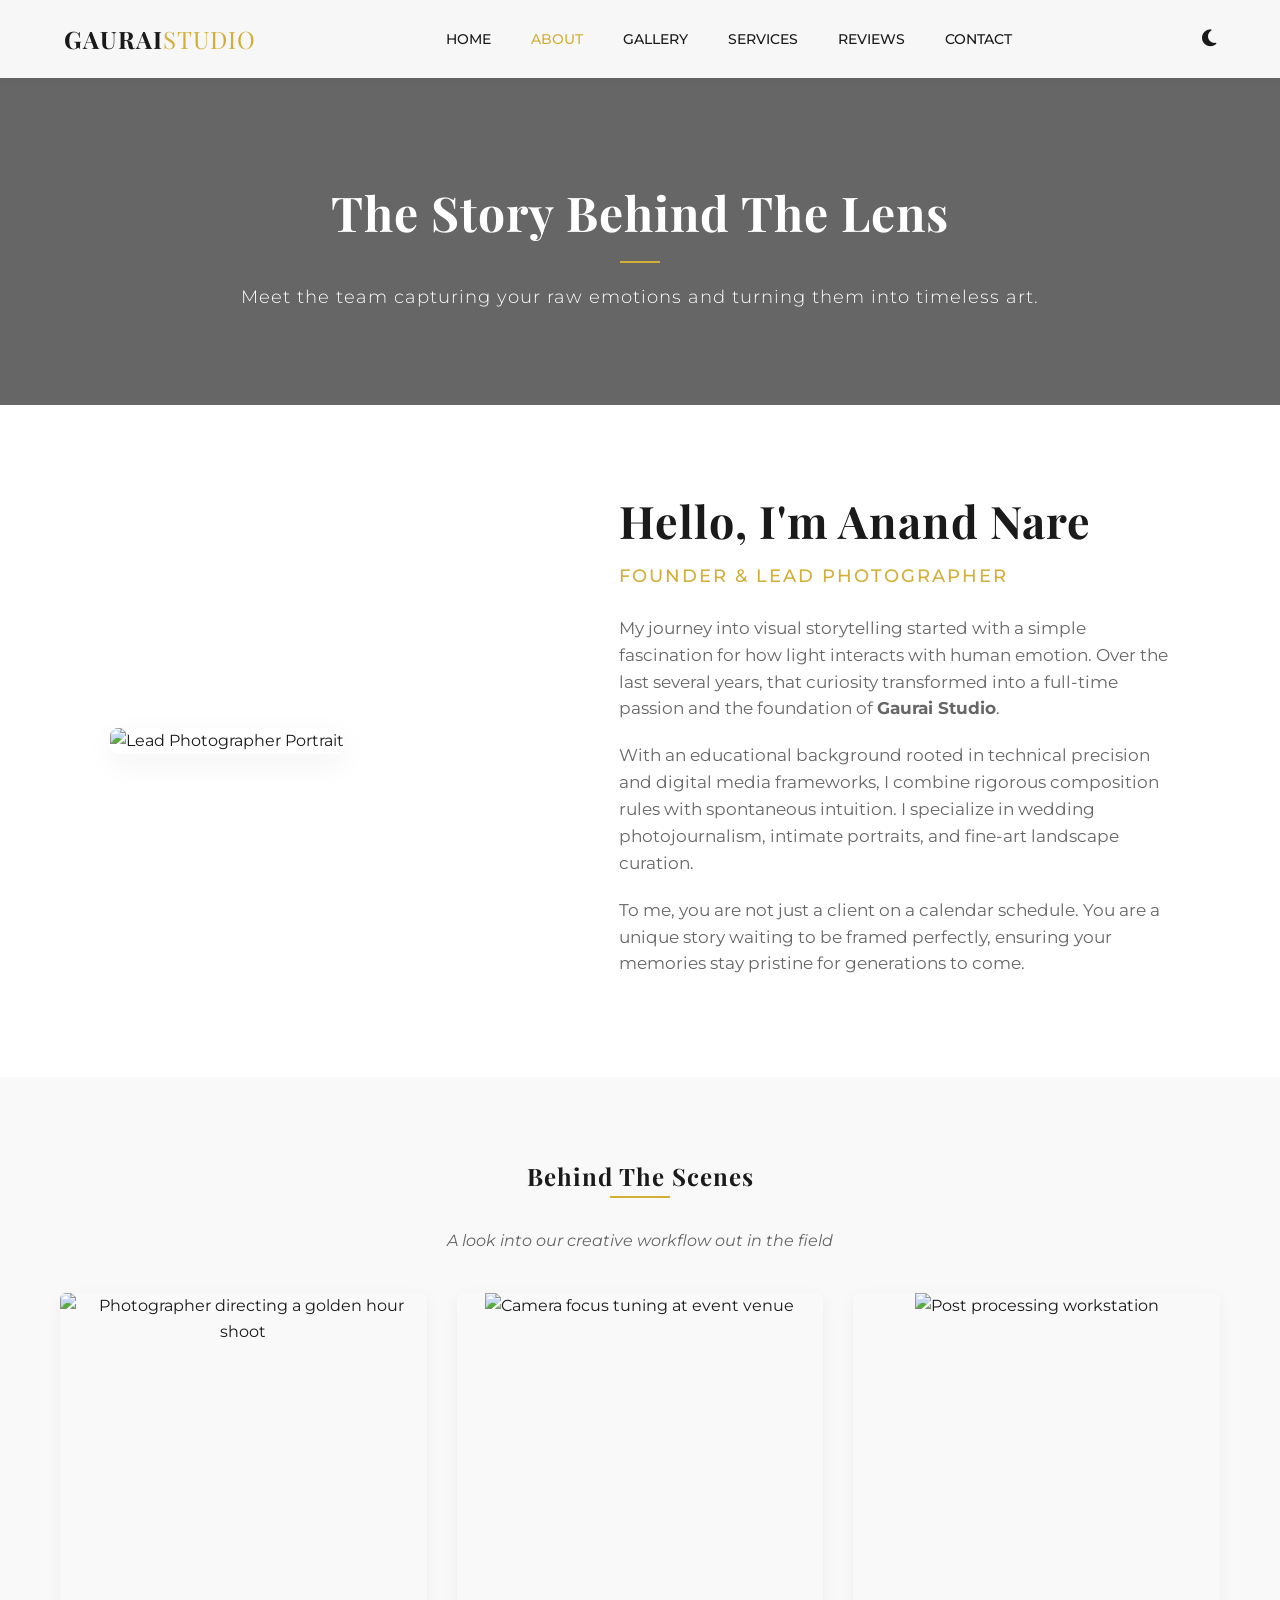
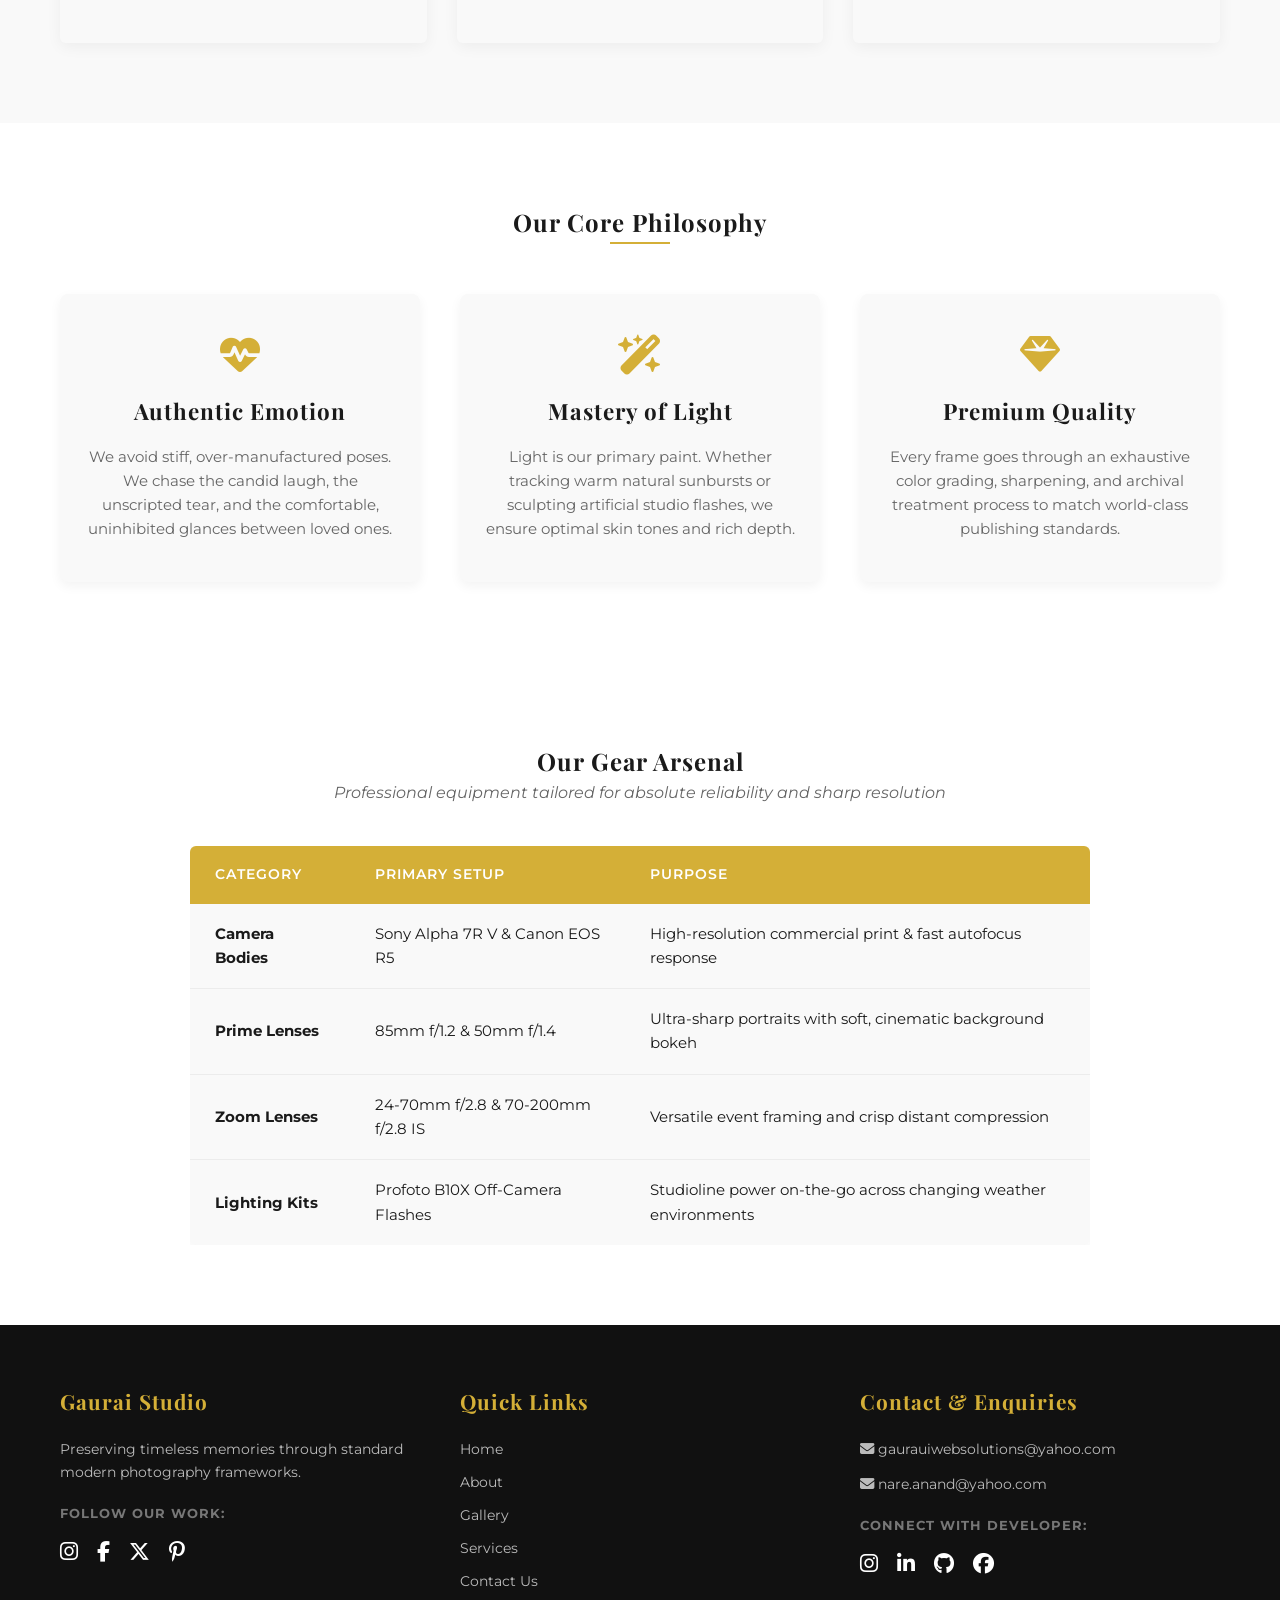
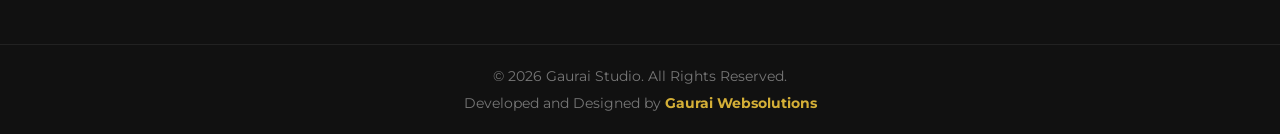
==== about.html @ 88ab0d87 "Add files via upload" ====
<!DOCTYPE html>
<html lang="en" data-theme="light">
<head>
    <meta charset="UTF-8">
    <meta name="viewport" content="width=device-width, initial-scale=1.0">
    <title>About Us | Gaurai Studio</title>
    <link rel="stylesheet" href="https://cdnjs.cloudflare.com/ajax/libs/font-awesome/6.4.0/css/all.min.css">
    <link href="https://fonts.googleapis.com/css2?family=Montserrat:wght@300;400;500;700&family=Playfair+Display:ital,wght@0,400;0,700;1,400&display=swap" rel="stylesheet">
    <link rel="stylesheet" href="style.css">
</head>
<body>

    <header class="navbar">
        <div class="logo">GAURAI<span>STUDIO</span></div>
        <nav>
            <ul class="nav-links">
                <li><a href="index.html">Home</a></li>
                <li><a href="about.html" class="active">About</a></li>
                <li><a href="gallery.html">Gallery</a></li>
                <li><a href="services.html">Services</a></li>
                <li><a href="testimonials.html">Reviews</a></li>
                <li><a href="contact.html">Contact</a></li>
            </ul>
        </nav>
        <div class="nav-actions">
            <button id="theme-toggle" aria-label="Toggle Dark/Light Mode">
                <i class="fa-solid fa-moon"></i>
            </button>
            <div class="menu-toggle"><i class="fa-solid fa-bars"></i></div>
        </div>
    </header>

    <section class="page-header" style="background-image: linear-gradient(rgba(0,0,0,0.6), rgba(0,0,0,0.6)), url('https://images.unsplash.com/photo-1452780212940-6f5c0d14d84a?auto=format&fit=crop&w=1920&q=80');">
        <div class="header-content">
            <h1>The Story Behind The Lens</h1>
            <div class="small-divider"></div>
            <p>Meet the team capturing your raw emotions and turning them into timeless art.</p>
        </div>
    </section>

    <section class="bio-section">
        <div class="container-about">
            <div class="bio-grid">
                <div class="bio-image">
                    <img src="https://images.unsplash.com/photo-1534528741775-53994a69daeb?auto=format&fit=crop&w=800&q=80" alt="Lead Photographer Portrait">
                </div>
                <div class="bio-text">
                    <h2>Hello, I'm Anand Nare</h2>
                    <h3>Founder & Lead Photographer</h3>
                    <p>My journey into visual storytelling started with a simple fascination for how light interacts with human emotion. Over the last several years, that curiosity transformed into a full-time passion and the foundation of <strong>Gaurai Studio</strong>.</p>
                    <p>With an educational background rooted in technical precision and digital media frameworks, I combine rigorous composition rules with spontaneous intuition. I specialize in wedding photojournalism, intimate portraits, and fine-art landscape curation.</p>
                    <p>To me, you are not just a client on a calendar schedule. You are a unique story waiting to be framed perfectly, ensuring your memories stay pristine for generations to come.</p>
                </div>
            </div>
        </div>
    </section>

    <section class="bts-section">
        <div class="container">
            <h2>Behind The Scenes</h2>
            <div class="divider"></div>
            <p class="section-subtitle">A look into our creative workflow out in the field</p>
            
            <div class="bts-grid">
                <div class="bts-card">
                    <img src="https://images.unsplash.com/photo-1492691527719-9d1e07e534b4?auto=format&fit=crop&w=600&q=80" alt="Photographer directing a golden hour shoot">
                    <div class="bts-overlay"><p>Golden Hour Direction</p></div>
                </div>
                <div class="bts-card">
                    <img src="https://images.unsplash.com/photo-1542038784456-1ea8e935640e?auto=format&fit=crop&w=600&q=80" alt="Camera focus tuning at event venue">
                    <div class="bts-overlay"><p>Precision Focus</p></div>
                </div>
                <div class="bts-card">
                    <img src="https://images.unsplash.com/photo-1607604276583-eef5d076aa5f?auto=format&fit=crop&w=600&q=80" alt="Post processing workstation">
                    <div class="bts-overlay"><p>Meticulous Post-Processing</p></div>
                </div>
            </div>
        </div>
    </section>

    <section class="philosophy-section">
        <div class="container">
            <h2>Our Core Philosophy</h2>
            <div class="divider"></div>
            
            <div class="philosophy-grid">
                <div class="philosophy-box">
                    <i class="fa-solid fa-heart-pulse phil-icon"></i>
                    <h3>Authentic Emotion</h3>
                    <p>We avoid stiff, over-manufactured poses. We chase the candid laugh, the unscripted tear, and the comfortable, uninhibited glances between loved ones.</p>
                </div>
                <div class="philosophy-box">
                    <i class="fa-solid fa-wand-magic-sparkles phil-icon"></i>
                    <h3>Mastery of Light</h3>
                    <p>Light is our primary paint. Whether tracking warm natural sunbursts or sculpting artificial studio flashes, we ensure optimal skin tones and rich depth.</p>
                </div>
                <div class="philosophy-box">
                    <i class="fa-solid fa-gem phil-icon"></i>
                    <h3>Premium Quality</h3>
                    <p>Every frame goes through an exhaustive color grading, sharpening, and archival treatment process to match world-class publishing standards.</p>
                </div>
            </div>
        </div>
    </section>

    <section class="gear-section">
        <div class="container">
            <h2>Our Gear Arsenal</h2>
            <p class="section-subtitle">Professional equipment tailored for absolute reliability and sharp resolution</p>
            
            <div class="gear-table-wrapper">
                <table class="gear-table">
                    <thead>
                        <tr>
                            <th>Category</th>
                            <th>Primary Setup</th>
                            <th>Purpose</th>
                        </tr>
                    </thead>
                    <tbody>
                        <tr>
                            <td><strong>Camera Bodies</strong></td>
                            <td>Sony Alpha 7R V & Canon EOS R5</td>
                            <td>High-resolution commercial print & fast autofocus response</td>
                        </tr>
                        <tr>
                            <td><strong>Prime Lenses</strong></td>
                            <td>85mm f/1.2 & 50mm f/1.4</td>
                            <td>Ultra-sharp portraits with soft, cinematic background bokeh</td>
                        </tr>
                        <tr>
                            <td><strong>Zoom Lenses</strong></td>
                            <td>24-70mm f/2.8 & 70-200mm f/2.8 IS</td>
                            <td>Versatile event framing and crisp distant compression</td>
                        </tr>
                        <tr>
                            <td><strong>Lighting Kits</strong></td>
                            <td>Profoto B10X Off-Camera Flashes</td>
                            <td>Studioline power on-the-go across changing weather environments</td>
                        </tr>
                    </tbody>
                </table>
            </div>
        </div>
    </section>

    <footer class="main-footer">
        <div class="footer-container">
            <div class="footer-box">
                <h3>Gaurai Studio</h3>
                <p>Preserving timeless memories through standard modern photography frameworks.</p>
                <div class="social-icons studio-socials">
                    <h4>Follow Our Work:</h4>
                    <a href="https://instagram.com/gauraistudio" target="_blank" aria-label="Instagram"><i class="fa-brands fa-instagram"></i></a>
                    <a href="https://facebook.com/gauraistudio" target="_blank" aria-label="Facebook"><i class="fa-brands fa-facebook-f"></i></a>
                    <a href="https://twitter.com/gauraistudio" target="_blank" aria-label="X/Twitter"><i class="fa-brands fa-x-twitter"></i></a>
                    <a href="https://pinterest.com/gauraistudio" target="_blank" aria-label="Pinterest"><i class="fa-brands fa-pinterest-p"></i></a>
                </div>
            </div>
            
            <div class="footer-box">
                <h3>Quick Links</h3>
                <ul class="footer-links">
                    <li><a href="index.html">Home</a></li>
                    <li><a href="about.html">About</a></li>
                    <li><a href="gallery.html">Gallery</a></li>
                    <li><a href="services.html">Services</a></li>
                    <li><a href="contact.html">Contact Us</a></li>
                </ul>
            </div>
            
            <div class="footer-box">
                <h3>Contact & Enquiries</h3>
                <p><i class="fa-solid fa-envelope"></i> <a href="mailto:gaurauiwebsolutions@yahoo.com">gaurauiwebsolutions@yahoo.com</a></p>
                <p><i class="fa-solid fa-envelope"></i> <a href="mailto:nare.anand@yahoo.com">nare.anand@yahoo.com</a></p>
                
                <div class="social-icons developer-socials">
                    <h4>Connect with Developer:</h4>
                    <a href="https://instagram.com/gaurai_websolutions" target="_blank" title="Gaurai Websolutions Instagram"><i class="fa-brands fa-instagram"></i></a>
                    <a href="https://linkedin.com/in/gaurai-websolutions" target="_blank" title="LinkedIn"><i class="fa-brands fa-linkedin-in"></i></a>
                    <a href="https://github.com/gauraiwebsolutions" target="_blank" title="GitHub"><i class="fa-brands fa-github"></i></a>
                    <a href="https://facebook.com/gauraiwebsolutions" target="_blank" title="Facebook"><i class="fa-brands fa-facebook"></i></a>
                </div>
            </div>
        </div>
        
        <div class="footer-bottom">
            <p>&copy; 2026 Gaurai Studio. All Rights Reserved.</p>
            <p class="credit">Developed and Designed by <strong>Gaurai Websolutions</strong></p>
        </div>
    </footer>

    <script src="script.js"></script>
</body>
</html>
---- style.css ----
/* Core Structural Settings & System Variables */
:root {
    --bg-primary: #ffffff;
    --bg-secondary: #f9f9f9;
    --text-primary: #1a1a1a;
    --text-secondary: #666666;
    --accent: #d4af37; /* Premium Gold Tone */
    --navbar-bg: rgba(255, 255, 255, 0.95);
    --card-shadow: rgba(0, 0, 0, 0.05);
    --transition-speed: 0.3s;
}

[data-theme="dark"] {
    --bg-primary: #121212;
    --bg-secondary: #1e1e1e;
    --text-primary: #ffffff;
    --text-secondary: #b3b3b3;
    --navbar-bg: rgba(18, 18, 18, 0.95);
    --card-shadow: rgba(0, 0, 0, 0.4);
}

* {
    margin: 0;
    padding: 0;
    box-sizing: border-box;
}

body {
    font-family: 'Montserrat', sans-serif;
    background-color: var(--bg-primary);
    color: var(--text-primary);
    transition: background-color var(--transition-speed), color var(--transition-speed);
    line-height: 1.6;
    overflow-x: hidden;
}

.container {
    max-width: 1200px;
    margin: 0 auto;
    padding: 80px 20px;
    text-align: center;
}

h1, h2, h3, .logo {
    font-family: 'Playfair Display', serif;
    letter-spacing: 1px;
}

/* Navbar Style rules */
.navbar {
    position: fixed;
    top: 0;
    width: 100%;
    display: flex;
    justify-content: space-between;
    align-items: center;
    padding: 20px 5%;
    background-color: var(--navbar-bg);
    z-index: 1000;
    box-shadow: 0 2px 10px rgba(0,0,0,0.05);
    backdrop-filter: blur(5px);
    transition: background-color var(--transition-speed);
}

.logo {
    font-size: 1.5rem;
    font-weight: 700;
    color: var(--text-primary);
}

.logo span {
    color: var(--accent);
    font-weight: 300;
}

.nav-links {
    display: flex;
    list-style: none;
}

.nav-links a {
    color: var(--text-primary);
    text-decoration: none;
    padding: 10px 20px;
    font-size: 0.9rem;
    font-weight: 500;
    text-transform: uppercase;
    transition: color var(--transition-speed);
}

.nav-links a:hover, .nav-links a.active {
    color: var(--accent);
}

.nav-actions {
    display: flex;
    align-items: center;
    gap: 20px;
}

#theme-toggle {
    background: none;
    border: none;
    color: var(--text-primary);
    font-size: 1.2rem;
    cursor: pointer;
    transition: color var(--transition-speed);
}

.menu-toggle {
    display: none;
    font-size: 1.4rem;
    cursor: pointer;
    color: var(--text-primary);
}

/* Full Screen Background Slideshow */
.hero {
    position: relative;
    height: 100vh;
    display: flex;
    align-items: center;
    justify-content: center;
    text-align: center;
    color: #ffffff;
    overflow: hidden;
}

.hero-slideshow {
    position: absolute;
    top: 0;
    left: 0;
    width: 100%;
    height: 100%;
    z-index: 1;
}

.slide {
    position: absolute;
    width: 100%;
    height: 100%;
    background-size: cover;
    background-position: center;
    opacity: 0;
    transition: opacity 1s ease-in-out;
}

.slide.active {
    opacity: 1;
}

.hero-content {
    position: relative;
    z-index: 2;
    max-width: 800px;
    padding: 0 20px;
}

.hero-content h1 {
    font-size: 3.5rem;
    margin-bottom: 20px;
    animation: fadeInUp 1s ease;
}

.hero-content p {
    font-size: 1.2rem;
    margin-bottom: 30px;
    font-weight: 300;
    letter-spacing: 2px;
}

.btn-cta {
    display: inline-block;
    padding: 15px 40px;
    background-color: var(--accent);
    color: #fff;
    text-decoration: none;
    text-transform: uppercase;
    font-size: 0.85rem;
    font-weight: 600;
    letter-spacing: 2px;
    border-radius: 50px;
    transition: background var(--transition-speed), transform var(--transition-speed);
}

.btn-cta:hover {
    background-color: #bc982c;
    transform: translateY(-3px);
}

/* Intro Setup */
.intro-section {
    background-color: var(--bg-secondary);
}

.intro-section h2 {
    font-size: 2.5rem;
    margin-bottom: 15px;
}

.divider {
    width: 60px;
    height: 2px;
    background-color: var(--accent);
    margin: 0 auto 30px auto;
}

.intro-section p {
    max-width: 800px;
    margin: 0 auto 25px auto;
    color: var(--text-secondary);
    font-size: 1.05rem;
}

.text-link {
    color: var(--accent);
    text-decoration: none;
    font-weight: 600;
}

/* Featured Portfolios */
.section-subtitle {
    color: var(--text-secondary);
    margin-bottom: 40px;
    font-style: italic;
}

.gallery-grid {
    display: grid;
    grid-template-columns: repeat(auto-fit, minmax(300px, 1fr));
    gap: 30px;
}

.gallery-item {
    position: relative;
    overflow: hidden;
    height: 400px;
    border-radius: 8px;
    box-shadow: 0 4px 15px var(--card-shadow);
}

.gallery-item img {
    width: 100%;
    height: 100%;
    object-fit: cover;
    transition: transform 0.5s ease;
}

.gallery-overlay {
    position: absolute;
    top: 0;
    left: 0;
    width: 100%;
    height: 100%;
    background: rgba(0, 0, 0, 0.6);
    display: flex;
    flex-direction: column;
    justify-content: center;
    align-items: center;
    opacity: 0;
    transition: opacity 0.4s ease;
}

.gallery-overlay h3 {
    color: #fff;
    font-size: 1.8rem;
    margin-bottom: 15px;
}

.btn-sm {
    padding: 8px 20px;
    border: 1px solid #fff;
    color: #fff;
    text-decoration: none;
    font-size: 0.8rem;
    text-transform: uppercase;
    transition: background var(--transition-speed), color var(--transition-speed);
}

.btn-sm:hover {
    background-color: #fff;
    color: #000;
}

.gallery-item:hover img {
    transform: scale(1.1);
}

.gallery-item:hover .gallery-overlay {
    opacity: 1;
}

/* Testimonials Setup */
.testimonials {
    background-color: var(--bg-secondary);
}

.slider-wrapper {
    max-width: 800px;
    margin: 40px auto 0 auto;
    position: relative;
    overflow: hidden;
}

.testimonial-slide {
    display: none;
    padding: 20px;
}

.testimonial-slide.active {
    display: block;
    animation: fadeIn 0.8s ease;
}

.quote-icon {
    font-size: 2.5rem;
    color: var(--accent);
    margin-bottom: 20px;
}

.review-text {
    font-size: 1.2rem;
    font-style: italic;
    color: var(--text-secondary);
    margin-bottom: 20px;
}

.client-name {
    font-weight: 600;
    letter-spacing: 1px;
}

.slider-dots {
    margin-top: 20px;
}

.dot {
    display: inline-block;
    width: 10px;
    height: 10px;
    background-color: var(--text-secondary);
    border-radius: 50%;
    margin: 0 5px;
    cursor: pointer;
    opacity: 0.4;
}

.dot.active {
    background-color: var(--accent);
    opacity: 1;
}

/* Main Footer Container */
.main-footer {
    background-color: #111111;
    color: #ffffff;
    padding: 60px 0 20px 0;
    font-size: 0.9rem;
}

[data-theme="dark"] .main-footer {
    background-color: #080808;
}

.footer-container {
    max-width: 1200px;
    margin: 0 auto;
    display: flex;
    flex-wrap: wrap;
    justify-content: space-between;
    padding: 0 20px 40px 20px;
    gap: 40px;
}

.footer-box {
    flex: 1;
    min-width: 250px;
}

.footer-box h3 {
    font-size: 1.3rem;
    margin-bottom: 20px;
    color: var(--accent);
}

.footer-box p {
    color: #bbb;
    margin-bottom: 12px;
}

.footer-box a {
    color: #bbb;
    text-decoration: none;
    transition: color var(--transition-speed);
}

.footer-box a:hover {
    color: var(--accent);
}

.footer-links {
    list-style: none;
}

.footer-links li {
    margin-bottom: 10px;
}

/* Social Media Profile Buckets */
.social-icons {
    margin-top: 20px;
}

.social-icons h4 {
    font-size: 0.8rem;
    text-transform: uppercase;
    letter-spacing: 1px;
    margin-bottom: 10px;
    color: #777;
}

.social-icons a {
    display: inline-block;
    font-size: 1.3rem;
    color: #fff;
    margin-right: 15px;
    transition: color var(--transition-speed), transform var(--transition-speed);
}

.social-icons a:hover {
    color: var(--accent);
    transform: translateY(-2px);
}

.footer-bottom {
    border-top: 1px solid #222;
    padding-top: 20px;
    text-align: center;
    color: #777;
}

.credit {
    margin-top: 5px;
    font-size: 0.85rem;
}

.credit strong {
    color: var(--accent);
}

/* Dynamic Keyframes */
@keyframes fadeInUp {
    from { opacity: 0; transform: translateY(30px); }
    to { opacity: 1; transform: translateY(0); }
}

@keyframes fadeIn {
    from { opacity: 0; }
    to { opacity: 1; }
}

/* Mobile Configurations */
@media (max-width: 768px) {
    .nav-links { display: none; }
    .menu-toggle { display: block; }
    .hero-content h1 { font-size: 2.3rem; }
    .footer-container { flex-direction: column; gap: 30px; }
}






/* --- About Page Specific Layout Extensions --- */

/* Sub-Page Header Image Banner */
.page-header {
    height: 45vh;
    background-size: cover;
    background-position: center;
    background-attachment: fixed;
    display: flex;
    align-items: center;
    justify-content: center;
    text-align: center;
    color: #ffffff;
    padding-top: 80px; /* Offset fixed header */
}

.header-content h1 {
    font-size: 3rem;
    margin-bottom: 10px;
}

.small-divider {
    width: 40px;
    height: 2px;
    background-color: var(--accent);
    margin: 10px auto 20px auto;
}

.header-content p {
    font-size: 1.1rem;
    font-weight: 300;
    letter-spacing: 1px;
}

/* Biography Alignment */
.container-about {
    max-width: 1100px;
    margin: 0 auto;
    padding: 80px 20px;
}

.bio-grid {
    display: grid;
    grid-template-columns: 1fr 1.2fr;
    gap: 50px;
    align-items: center;
}

.bio-image img {
    width: 100%;
    height: 500px;
    object-fit: cover;
    border-radius: 8px;
    box-shadow: 0 10px 30px var(--card-shadow);
}

.bio-text {
    text-align: left;
}

.bio-text h2 {
    font-size: 2.8rem;
    margin-bottom: 5px;
}

.bio-text h3 {
    font-family: 'Montserrat', sans-serif;
    font-size: 1.1rem;
    color: var(--accent);
    font-weight: 500;
    text-transform: uppercase;
    letter-spacing: 2px;
    margin-bottom: 25px;
}

.bio-text p {
    margin-bottom: 20px;
    color: var(--text-secondary);
    font-size: 1.05rem;
}

/* Behind The Scenes Work Cards */
.bts-section {
    background-color: var(--bg-secondary);
}

.bts-grid {
    display: grid;
    grid-template-columns: repeat(auto-fit, minmax(280px, 1fr));
    gap: 30px;
    margin-top: 40px;
}

.bts-card {
    position: relative;
    overflow: hidden;
    height: 350px;
    border-radius: 6px;
    box-shadow: 0 4px 15px var(--card-shadow);
}

.bts-card img {
    width: 100%;
    height: 100%;
    object-fit: cover;
    transition: transform 0.4s ease;
}

.bts-overlay {
    position: absolute;
    bottom: 0;
    left: 0;
    width: 100%;
    background: linear-gradient(transparent, rgba(0,0,0,0.8));
    padding: 30px 20px 20px 20px;
    text-align: left;
    opacity: 0;
    transition: opacity 0.3s ease;
}

.bts-overlay p {
    color: #ffffff;
    font-size: 0.95rem;
    font-weight: 500;
    letter-spacing: 1px;
}

.bts-card:hover img {
    transform: scale(1.05);
}

.bts-card:hover .bts-overlay {
    opacity: 1;
}

/* Philosophy Pillars */
.philosophy-grid {
    display: grid;
    grid-template-columns: repeat(auto-fit, minmax(280px, 1fr));
    gap: 40px;
    margin-top: 50px;
}

.philosophy-box {
    padding: 40px 25px;
    background-color: var(--bg-secondary);
    border-radius: 8px;
    box-shadow: 0 4px 12px var(--card-shadow);
    transition: transform 0.3s ease;
}

.philosophy-box:hover {
    transform: translateY(-5px);
}

.phil-icon {
    font-size: 2.5rem;
    color: var(--accent);
    margin-bottom: 20px;
}

.philosophy-box h3 {
    font-size: 1.4rem;
    margin-bottom: 15px;
}

.philosophy-box p {
    color: var(--text-secondary);
    font-size: 0.95rem;
}

/* Gear Data Table Framework */
.gear-section {
    background-color: var(--bg-primary);
}

.gear-table-wrapper {
    max-width: 900px;
    margin: 40px auto 0 auto;
    overflow-x: auto;
}

.gear-table {
    width: 100%;
    border-collapse: collapse;
    text-align: left;
    background-color: var(--bg-secondary);
    border-radius: 6px;
    overflow: hidden;
    box-shadow: 0 4px 15px var(--card-shadow);
}

.gear-table th, .gear-table td {
    padding: 18px 25px;
}

.gear-table th {
    background-color: var(--accent);
    color: #ffffff;
    font-family: 'Montserrat', sans-serif;
    text-transform: uppercase;
    font-size: 0.85rem;
    letter-spacing: 1px;
    font-weight: 600;
}

.gear-table td {
    border-bottom: 1px solid rgba(0,0,0,0.05);
    color: var(--text-primary);
    font-size: 0.95rem;
}

[data-theme="dark"] .gear-table td {
    border-bottom: 1px solid rgba(255,255,255,0.05);
}

.gear-table tr:last-child td {
    border-bottom: none;
}

/* Responsive Media Controls */
@media (max-width: 900px) {
    .bio-grid {
        grid-template-columns: 1fr;
        gap: 35px;
    }
    .bio-image img {
        height: 400px;
    }
    .bio-text {
        text-align: center;
    }
    .page-header h1 {
        font-size: 2.2rem;
    }
}






/* --- Gallery Page Layout Additions --- */

.container-gallery {
    max-width: 1300px;
    margin: 0 auto;
    padding: 60px 20px;
}

/* Category Filters Tabs styles */
.filter-tabs {
    display: flex;
    justify-content: center;
    flex-wrap: wrap;
    gap: 15px;
    margin-bottom: 50px;
}

.filter-btn {
    background: none;
    border: 1px solid var(--text-secondary);
    color: var(--text-primary);
    padding: 10px 25px;
    font-family: 'Montserrat', sans-serif;
    font-size: 0.85rem;
    font-weight: 500;
    text-transform: uppercase;
    letter-spacing: 1px;
    border-radius: 30px;
    cursor: pointer;
    transition: all var(--transition-speed) ease;
}

.filter-btn:hover, .filter-btn.active {
    background-color: var(--accent);
    border-color: var(--accent);
    color: #ffffff;
    box-shadow: 0 4px 12px rgba(212, 175, 55, 0.2);
}

/* Elegant Masonry CSS Column Layout */
.masonry-grid {
    column-count: 3;
    column-gap: 20px;
    width: 100%;
    transition: all 0.4s ease;
}

.masonry-item {
    background-color: var(--bg-secondary);
    margin-bottom: 20px;
    break-inside: avoid;
    overflow: hidden;
    border-radius: 6px;
    box-shadow: 0 4px 10px var(--card-shadow);
    cursor: pointer;
    position: relative;
    transition: transform 0.3s ease, opacity 0.4s ease;
}

.masonry-item img {
    width: 100%;
    height: auto;
    display: block;
    object-fit: cover;
    transition: transform 0.4s ease;
}

.masonry-item:hover img {
    transform: scale(1.03);
}

/* Dynamic Hidden State for Filters */
.masonry-item.hidden {
    display: none;
    opacity: 0;
    transform: scale(0.8);
}

/* Full-Screen Sleek Lightbox Pop-Up Modal */
.lightbox {
    display: none;
    position: fixed;
    top: 0;
    left: 0;
    width: 100%;
    height: 100%;
    background-color: rgba(10, 10, 10, 0.95);
    z-index: 2000;
    justify-content: center;
    align-items: center;
    opacity: 0;
    transition: opacity 0.3s ease;
}

.lightbox.open {
    display: flex;
    opacity: 1;
}

.lightbox-content {
    max-width: 85%;
    max-height: 85vh;
    display: flex;
    justify-content: center;
}

.lightbox-content img {
    max-width: 100%;
    max-height: 85vh;
    object-fit: contain;
    border-radius: 4px;
    box-shadow: 0 5px 25px rgba(0,0,0,0.8);
    animation: zoomIn 0.3s ease;
}

/* Lightbox Controls */
.lightbox-close {
    position: absolute;
    top: 30px;
    right: 40px;
    color: #ffffff;
    font-size: 2.5rem;
    font-weight: 300;
    cursor: pointer;
    transition: color 0.2s;
}

.lightbox-close:hover {
    color: var(--accent);
}

.lightbox-nav {
    position: absolute;
    top: 50%;
    transform: translateY(-50%);
    background: none;
    border: none;
    color: #ffffff;
    font-size: 2rem;
    padding: 20px;
    cursor: pointer;
    transition: color 0.2s, transform 0.2s;
    z-index: 2100;
}

.lightbox-nav:hover {
    color: var(--accent);
}

.lightbox-nav.prev { left: 30px; }
.lightbox-nav.next { right: 30px; }
.lightbox-nav.prev:active { transform: translateY(-50%) scale(0.9); }
.lightbox-nav.next:active { transform: translateY(-50%) scale(0.9); }

@keyframes zoomIn {
    from { transform: scale(0.95); opacity: 0; }
    to { transform: scale(1); opacity: 1; }
}

/* Responsive Masonry Breakdown */
@media (max-width: 900px) {
    .masonry-grid { column-count: 2; }
    .lightbox-nav { font-size: 1.5rem; padding: 10px; }
    .lightbox-nav.prev { left: 10px; }
    .lightbox-nav.next { right: 10px; }
}

@media (max-width: 600px) {
    .masonry-grid { column-count: 1; }
    .lightbox-close { top: 15px; right: 20px; }
}






/* --- Services & Pricing Layout Extensions --- */

.container-services {
    max-width: 1200px;
    margin: 0 auto;
    padding: 80px 20px;
    text-align: center;
}

/* Pricing Grid Structural Alignment */
.pricing-grid {
    display: grid;
    grid-template-columns: repeat(auto-fit, minmax(320px, 1fr));
    gap: 30px;
    margin-top: 50px;
    align-items: stretch;
}

.price-card {
    background-color: var(--bg-secondary);
    border: 1px solid rgba(0,0,0,0.05);
    border-radius: 8px;
    padding: 40px 30px;
    display: flex;
    flex-direction: column;
    position: relative;
    box-shadow: 0 4px 15px var(--card-shadow);
    transition: transform 0.3s ease, box-shadow 0.3s ease;
}

[data-theme="dark"] .price-card {
    border: 1px solid rgba(255,255,255,0.05);
}

.price-card:hover {
    transform: translateY(-5px);
    box-shadow: 0 10px 25px var(--card-shadow);
}

/* Featured Star Tier Styling */
.price-card.featured {
    border: 2px solid var(--accent);
    transform: scale(1.03);
    z-index: 5;
}

.price-card.featured:hover {
    transform: scale(1.03) translateY(-5px);
}

.popular-tag {
    position: absolute;
    top: -15px;
    left: 50%;
    transform: translateX(-50%);
    background-color: var(--accent);
    color: #ffffff;
    font-size: 0.75rem;
    font-weight: 600;
    text-transform: uppercase;
    letter-spacing: 1px;
    padding: 6px 20px;
    border-radius: 20px;
}

/* Package Headers styling */
.card-header h3 {
    font-size: 1.6rem;
    margin-bottom: 5px;
}

.package-purpose {
    font-size: 0.85rem;
    color: var(--text-secondary);
    text-transform: uppercase;
    letter-spacing: 1px;
    margin-bottom: 25px;
}

.price {
    font-family: 'Playfair Display', serif;
    font-size: 3.5rem;
    font-weight: 700;
    line-height: 1;
    margin-bottom: 30px;
    color: var(--text-primary);
}

.price span {
    font-size: 1.5rem;
    font-weight: 400;
    vertical-align: super;
    margin-right: 2px;
}

/* Deliverables Bullet Checking Alignment */
.deliverables-list {
    list-style: none;
    text-align: left;
    margin-bottom: 40px;
    flex-grow: 1;
}

.deliverables-list li {
    font-size: 0.95rem;
    margin-bottom: 15px;
    display: flex;
    align-items: center;
    gap: 12px;
    color: var(--text-primary);
}

.deliverables-list li i.fa-check {
    color: #2ecc71; /* Accent green for active inclusions */
}

.deliverables-list li.disabled {
    color: var(--text-secondary);
    opacity: 0.5;
}

.deliverables-list li i.fa-xmark {
    color: #e74c3c; /* Accent red for inactive omissions */
}

/* Package Button Actions */
.btn-price {
    display: block;
    width: 100%;
    padding: 14px;
    border: 1px solid var(--text-primary);
    background: none;
    color: var(--text-primary);
    text-decoration: none;
    font-size: 0.85rem;
    font-weight: 600;
    text-transform: uppercase;
    letter-spacing: 1px;
    border-radius: 4px;
    transition: all var(--transition-speed);
}

.btn-price:hover {
    background-color: var(--text-primary);
    color: var(--bg-primary);
}

.btn-price.premium {
    background-color: var(--accent);
    border-color: var(--accent);
    color: #ffffff;
}

.btn-price.premium:hover {
    background-color: #bc982c;
    border-color: #bc982c;
}

/* Addons Section Styling */
.addons-section {
    background-color: var(--bg-secondary);
}

.addons-grid {
    display: grid;
    grid-template-columns: repeat(auto-fit, minmax(450px, 1fr));
    gap: 25px;
    margin-top: 40px;
}

.addon-box {
    background-color: var(--bg-primary);
    padding: 25px 30px;
    border-radius: 6px;
    display: flex;
    justify-content: space-between;
    align-items: center;
    text-align: left;
    box-shadow: 0 2px 10px var(--card-shadow);
}

.addon-info h4 {
    font-size: 1.1rem;
    margin-bottom: 5px;
    display: flex;
    align-items: center;
    gap: 10px;
}

.addon-info h4 i {
    color: var(--accent);
    font-size: 1rem;
}

.addon-info p {
    font-size: 0.9rem;
    color: var(--text-secondary);
    margin: 0;
}

.addon-cost {
    font-family: 'Playfair Display', serif;
    font-size: 1.3rem;
    font-weight: 700;
    color: var(--accent);
    white-space: nowrap;
    margin-left: 20px;
}

/* FAQ Accordion Architecture styling */
.accordion-wrapper {
    max-width: 800px;
    margin: 50px auto 0 auto;
    text-align: left;
}

.accordion-item {
    background-color: var(--bg-secondary);
    border-radius: 6px;
    margin-bottom: 15px;
    overflow: hidden;
    box-shadow: 0 2px 8px var(--card-shadow);
}

.accordion-header {
    width: 100%;
    background: none;
    border: none;
    padding: 22px 30px;
    display: flex;
    justify-content: space-between;
    align-items: center;
    cursor: pointer;
    font-family: 'Montserrat', sans-serif;
    font-size: 1.05rem;
    font-weight: 500;
    color: var(--text-primary);
    transition: background-color 0.2s;
}

.accordion-header:hover {
    background-color: rgba(0,0,0,0.02);
}

[data-theme="dark"] .accordion-header:hover {
    background-color: rgba(255,255,255,0.02);
}

.acc-arrow {
    font-size: 0.9rem;
    transition: transform 0.3s ease;
    color: var(--accent);
}

/* JavaScript Hook for Expanding Panels */
.accordion-content {
    max-height: 0;
    overflow: hidden;
    transition: max-height 0.3s ease-out, padding 0.3s ease;
    padding: 0 30px;
    background-color: var(--bg-primary);
}

.accordion-content p {
    color: var(--text-secondary);
    font-size: 0.95rem;
    padding-bottom: 22px;
    line-height: 1.6;
}

/* Accordion Active Trigger Rotations */
.accordion-item.active .acc-arrow {
    transform: rotate(180deg);
}

/* Responsive Media Overrides */
@media (max-width: 768px) {
    .pricing-grid { grid-template-columns: 1fr; }
    .price-card.featured { transform: scale(1); }
    .price-card.featured:hover { transform: translateY(-5px); }
    .addons-grid { grid-template-columns: 1fr; }
    .addon-box { flex-direction: column; text-align: center; gap: 15px; }
    .addon-cost { margin-left: 0; }
}




/* --- Contact & Booking Structural Extensions --- */

.container-contact {
    max-width: 1250px;
    margin: 0 auto;
    padding: 80px 20px;
}

.contact-split-wrapper {
    display: grid;
    grid-template-columns: 1.4fr 1fr;
    gap: 50px;
    align-items: start;
}

/* Form Styling Blocks */
.contact-form-block h2 {
    font-size: 2rem;
    margin-bottom: 10px;
}

.form-intro-text {
    color: var(--text-secondary);
    font-size: 0.95rem;
    margin-bottom: 35px;
}

.form-group-row {
    display: flex;
    gap: 20px;
    margin-bottom: 22px;
}

.form-input-element {
    flex: 1;
    display: flex;
    flex-direction: column;
}

.full-width-field {
    margin-bottom: 25px;
}

.form-input-element label {
    font-family: 'Montserrat', sans-serif;
    font-size: 0.8rem;
    font-weight: 600;
    text-transform: uppercase;
    letter-spacing: 0.5px;
    margin-bottom: 8px;
    color: var(--text-primary);
}

.form-input-element input,
.form-input-element select,
.form-input-element textarea {
    padding: 14px 16px;
    background-color: var(--bg-secondary);
    border: 1px solid rgba(0,0,0,0.08);
    color: var(--text-primary);
    font-family: 'Montserrat', sans-serif;
    font-size: 0.9rem;
    border-radius: 4px;
    outline: none;
    transition: border-color 0.2s, box-shadow 0.2s;
}

[data-theme="dark"] .form-input-element input,
[data-theme="dark"] .form-input-element select,
[data-theme="dark"] .form-input-element textarea {
    border: 1px solid rgba(255,255,255,0.08);
}

.form-input-element input:focus,
.form-input-element select:focus,
.form-input-element textarea:focus {
    border-color: var(--accent);
    box-shadow: 0 0 0 3px rgba(212,175,55,0.15);
}

/* Interactive Validation Error Intercepts Styles */
.form-input-element.invalid-error input,
.form-input-element.invalid-error select,
.form-input-element.invalid-error textarea {
    border-color: #e74c3c !important;
}

.error-msg {
    font-size: 0.75rem;
    color: #e74c3c;
    margin-top: 5px;
    display: none;
}

.form-input-element.invalid-error .error-msg {
    display: block;
}

.btn-submit {
    background-color: var(--text-primary);
    color: var(--bg-primary);
    border: none;
    padding: 16px 35px;
    font-family: 'Montserrat', sans-serif;
    font-size: 0.9rem;
    font-weight: 600;
    text-transform: uppercase;
    letter-spacing: 1px;
    border-radius: 4px;
    cursor: pointer;
    display: flex;
    align-items: center;
    gap: 12px;
    transition: background-color var(--transition-speed), transform 0.2s;
}

.btn-submit:hover {
    background-color: var(--accent);
    color: #ffffff;
}

.btn-submit:active {
    transform: scale(0.98);
}

/* Form feedback overlays alerts styles */
.form-alert {
    padding: 15px 20px;
    border-radius: 4px;
    margin-top: 20px;
    font-size: 0.9rem;
    font-weight: 500;
    line-height: 1.4;
}

.form-alert.success-alert {
    background-color: rgba(46, 204, 113, 0.15);
    color: #2ecc71;
    border: 1px solid rgba(46, 204, 113, 0.3);
}

.form-alert.hidden { display: none; }

/* Sidebar Layout & Modules elements */
.contact-info-sidebar {
    display: flex;
    flex-direction: column;
    gap: 30px;
}

.sidebar-box {
    background-color: var(--bg-secondary);
    border-radius: 6px;
    padding: 30px;
    box-shadow: 0 2px 10px var(--card-shadow);
}

.sidebar-box h3 {
    font-size: 1.2rem;
    margin-bottom: 15px;
    border-bottom: 1px solid rgba(0,0,0,0.05);
    padding-bottom: 10px;
}

[data-theme="dark"] .sidebar-box h3 {
    border-bottom: 1px solid rgba(255,255,255,0.05);
}

/* Availability Calendar Grid layout */
.calendar-meta {
    font-size: 0.85rem;
    color: var(--text-secondary);
    margin-bottom: 15px;
}

.calendar-header-months {
    text-align: center;
    font-weight: 600;
    font-size: 0.95rem;
    background-color: var(--accent);
    color: #ffffff;
    padding: 8px;
    border-radius: 4px 4px 0 0;
}

.calendar-grid-days {
    display: grid;
    grid-template-columns: repeat(7, 1fr);
    text-align: center;
    border: 1px solid rgba(0,0,0,0.05);
    background-color: var(--bg-primary);
    padding: 10px;
    gap: 4px;
}

[data-theme="dark"] .calendar-grid-days {
    border: 1px solid rgba(255,255,255,0.05);
}

.day-lbl {
    font-weight: 700;
    font-size: 0.75rem;
    padding: 6px 0;
    color: var(--text-secondary);
}

.date-cell {
    font-size: 0.85rem;
    padding: 8px 0;
    border-radius: 2px;
}

.date-cell.available {
    background-color: rgba(46, 204, 113, 0.08);
    color: var(--text-primary);
}

.date-cell.booked {
    background-color: rgba(231, 76, 60, 0.12);
    color: #e74c3c;
    font-weight: 500;
    text-decoration: line-through;
    cursor: not-allowed;
}

.date-cell.out-month {
    opacity: 0.25;
}

.calendar-legend {
    display: flex;
    justify-content: center;
    gap: 20px;
    margin-top: 15px;
    font-size: 0.8rem;
}

.legend-item {
    display: flex;
    align-items: center;
    gap: 6px;
}

.dot {
    width: 8px;
    height: 8px;
    border-radius: 50%;
    display: inline-block;
}

.available-dot { background-color: #2ecc71; }
.booked-dot { background-color: #e74c3c; }

/* Direct channels routing */
.channel-row {
    font-size: 0.95rem;
    display: flex;
    align-items: center;
    gap: 15px;
    margin-bottom: 15px;
}

.channel-row i { color: var(--accent); font-size: 1.1rem; width: 20px; }
.channel-row a { color: var(--text-primary); text-decoration: none; }
.channel-row a:hover { color: var(--accent); text-decoration: underline; }

/* Dynamic Daily Stream Blocks Buttons */
.social-channels-links {
    display: flex;
    flex-direction: column;
    gap: 12px;
    margin-top: 15px;
}

.social-btn {
    display: flex;
    align-items: center;
    justify-content: center;
    gap: 10px;
    padding: 12px;
    border-radius: 4px;
    color: #ffffff;
    text-decoration: none;
    font-family: 'Montserrat', sans-serif;
    font-size: 0.85rem;
    font-weight: 500;
    transition: opacity 0.2s;
}

.social-btn:hover { opacity: 0.9; }
.social-btn.instagram { background-color: #e1306c; }
.social-btn.facebook { background-color: #1877f2; }
.social-btn.pinterest { background-color: #bd081c; }

/* Embedded Google Maps Wrap */
.map-embed-section {
    width: 100%;
    line-height: 0;
    display: block;
}

/* Media Query Responsiveness Overrides */
@media (max-width: 950px) {
    .contact-split-wrapper { grid-template-columns: 1fr; gap: 40px; }
}

@media (max-width: 600px) {
    .form-group-row { flex-direction: column; gap: 22px; margin-bottom: 0; }
    .form-input-element { margin-bottom: 22px; }
}




/* --- Testimonials & Social Proof Layout Extensions --- */

.container-testimonials {
    max-width: 1150px;
    margin: 0 auto;
    padding: 60px 20px;
    text-align: center;
}

.slider-showcase-section {
    background-color: var(--bg-secondary);
}

/* Before/After Interactive Canvas Elements Container */
.before-after-container {
    position: relative;
    width: 100%;
    max-width: 900px;
    height: 550px;
    margin: 40px auto 0 auto;
    overflow: hidden;
    border-radius: 8px;
    box-shadow: 0 10px 30px rgba(0,0,0,0.15);
    user-select: none;
    -webkit-user-select: none;
}

.image-layer {
    position: absolute;
    top: 0;
    left: 0;
    width: 100%;
    height: 100%;
}

.image-layer img {
    width: 100%;
    height: 100%;
    object-fit: cover;
    display: block;
    pointer-events: none;
}

/* Foreground Dynamic Clip Area Wrapper */
.before-wrap {
    width: 50%; /* Default load division line position */
    overflow: hidden;
    z-index: 2;
}

.before-image {
    width: 900px; /* Must strict-match container max-width bounds to avoid perspective stretching distortions */
    max-width: none;
    height: 550px;
}

/* Handlebar divider controls styling */
.slider-divider-line {
    position: absolute;
    top: 0;
    left: 50%; /* Line tracking match to clip wrapper defaults */
    width: 2px;
    height: 100%;
    background-color: #ffffff;
    z-index: 10;
    cursor: ew-resize;
    box-shadow: 0 0 10px rgba(0,0,0,0.3);
}

.handle-button {
    position: absolute;
    top: 50%;
    left: 50%;
    transform: translate(-50%, -50%);
    width: 44px;
    height: 44px;
    background-color: var(--accent);
    color: #ffffff;
    border-radius: 50%;
    display: flex;
    justify-content: center;
    align-items: center;
    font-size: 0.9rem;
    box-shadow: 0 4px 10px rgba(0,0,0,0.4);
    border: 2px solid #ffffff;
}

/* Extended Masonry Review Grid layout elements */
.reviews-masonry-grid {
    column-count: 2;
    column-gap: 30px;
    margin-top: 50px;
    text-align: left;
}

.review-card {
    background-color: var(--bg-secondary);
    border: 1px solid rgba(0,0,0,0.03);
    border-radius: 8px;
    padding: 35px;
    margin-bottom: 30px;
    break-inside: avoid;
    box-shadow: 0 4px 12px var(--card-shadow);
    transition: transform var(--transition-speed);
}

[data-theme="dark"] .review-card {
    border: 1px solid rgba(255,255,255,0.03);
}

.review-card:hover {
    transform: translateY(-3px);
}

.star-rating {
    color: var(--accent);
    font-size: 0.85rem;
    margin-bottom: 15px;
    letter-spacing: 2px;
}

.review-card h3 {
    font-size: 1.25rem;
    font-family: 'Playfair Display', serif;
    font-weight: 700;
    margin-bottom: 15px;
    color: var(--text-primary);
}

.review-text {
    font-size: 0.95rem;
    line-height: 1.6;
    color: var(--text-secondary);
    margin-bottom: 25px;
    font-style: italic;
}

.client-meta {
    display: flex;
    flex-direction: column;
    border-top: 1px solid rgba(0,0,0,0.05);
    padding-top: 15px;
}

[data-theme="dark"] .client-meta {
    border-top: 1px solid rgba(255,255,255,0.05);
}

.client-meta strong {
    font-size: 0.9rem;
    color: var(--text-primary);
}

.client-meta span {
    font-size: 0.8rem;
    color: var(--text-secondary);
    text-transform: uppercase;
    letter-spacing: 0.5px;
    margin-top: 2px;
}

/* Media Query Responsive Overrides */
@media (max-width: 900px) {
    .before-after-container { height: 400px; }
    .before-image { height: 400px; }
    .reviews-masonry-grid { column-count: 1; }
}

@media (max-width: 600px) {
    .before-after-container { height: 280px; }
    .before-image { height: 280px; }
    .review-card { padding: 25px; }
}
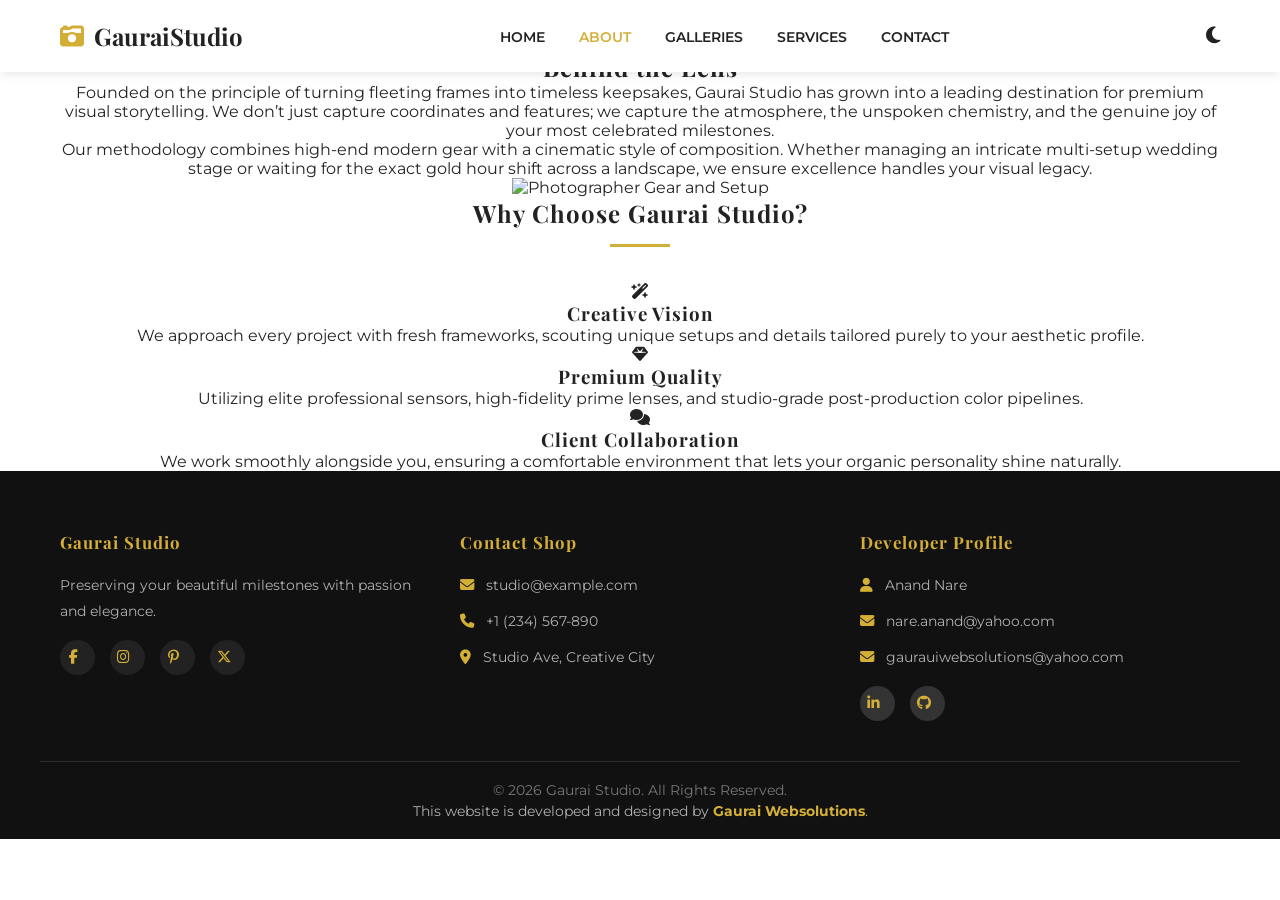
==== commit 6a692812: "Update about.html" ====
--- a/about.html
+++ b/about.html
@@ -5,191 +5,123 @@
     <meta name="viewport" content="width=device-width, initial-scale=1.0">
     <title>About Us | Gaurai Studio</title>
     <link rel="stylesheet" href="https://cdnjs.cloudflare.com/ajax/libs/font-awesome/6.4.0/css/all.min.css">
-    <link href="https://fonts.googleapis.com/css2?family=Montserrat:wght@300;400;500;700&family=Playfair+Display:ital,wght@0,400;0,700;1,400&display=swap" rel="stylesheet">
+    <link href="https://fonts.googleapis.com/css2?family=Montserrat:wght@300;400;600;700&family=Playfair+Display:ital,wght@0,600;1,400&display=swap" rel="stylesheet">
     <link rel="stylesheet" href="style.css">
 </head>
 <body>
 
-    <header class="navbar">
-        <div class="logo">GAURAI<span>STUDIO</span></div>
-        <nav>
-            <ul class="nav-links">
-                <li><a href="index.html">Home</a></li>
-                <li><a href="about.html" class="active">About</a></li>
-                <li><a href="gallery.html">Gallery</a></li>
-                <li><a href="services.html">Services</a></li>
-                <li><a href="testimonials.html">Reviews</a></li>
-                <li><a href="contact.html">Contact</a></li>
-            </ul>
-        </nav>
-        <div class="nav-actions">
-            <button id="theme-toggle" aria-label="Toggle Dark/Light Mode">
-                <i class="fa-solid fa-moon"></i>
-            </button>
-            <div class="menu-toggle"><i class="fa-solid fa-bars"></i></div>
+    <header>
+        <div class="navbar">
+            <div class="logo">
+                <i class="fa-solid fa-camera-retro"></i> <span>GauraiStudio</span>
+            </div>
+            
+            <nav class="nav-menu" id="navMenu">
+                <a href="index.html">Home</a>
+                <a href="about.html" class="active">About</a>
+                <a href="galleries.html">Galleries</a>
+                <a href="services.html">Services</a>
+                <a href="contact.html">Contact</a>
+            </nav>
+
+            <div class="nav-actions">
+                <button id="theme-toggle" aria-label="Toggle Theme">
+                    <i class="fa-solid fa-moon"></i>
+                </button>
+                <div class="menu-tile" id="menuTile">
+                    <span></span>
+                    <span></span>
+                    <span></span>
+                </div>
+            </div>
         </div>
     </header>
 
-    <section class="page-header" style="background-image: linear-gradient(rgba(0,0,0,0.6), rgba(0,0,0,0.6)), url('https://images.unsplash.com/photo-1452780212940-6f5c0d14d84a?auto=format&fit=crop&w=1920&q=80');">
-        <div class="header-content">
-            <h1>The Story Behind The Lens</h1>
-            <div class="small-divider"></div>
-            <p>Meet the team capturing your raw emotions and turning them into timeless art.</p>
+    <section class="page-banner">
+        <div class="banner-overlay"></div>
+        <div class="banner-content">
+            <h1>Our Story</h1>
+            <p>The Passion, Vision, and Artistry Behind Gaurai Studio</p>
         </div>
     </section>
 
-    <section class="bio-section">
-        <div class="container-about">
-            <div class="bio-grid">
-                <div class="bio-image">
-                    <img src="https://images.unsplash.com/photo-1534528741775-53994a69daeb?auto=format&fit=crop&w=800&q=80" alt="Lead Photographer Portrait">
+    <section class="about-profile">
+        <div class="container split-container">
+            <div class="about-text-block">
+                <h2>Behind the Lens</h2>
+                <div class="heading-left-border"></div>
+                <p>Founded on the principle of turning fleeting frames into timeless keepsakes, Gaurai Studio has grown into a leading destination for premium visual storytelling. We don’t just capture coordinates and features; we capture the atmosphere, the unspoken chemistry, and the genuine joy of your most celebrated milestones.</p>
+                <p>Our methodology combines high-end modern gear with a cinematic style of composition. Whether managing an intricate multi-setup wedding stage or waiting for the exact gold hour shift across a landscape, we ensure excellence handles your visual legacy.</p>
+            </div>
+            <div class="about-image-block">
+                <img src="https://images.unsplash.com/photo-1452780212940-6f5c0d14d84a?auto=format&fit=crop&q=80&w=800" alt="Photographer Gear and Setup">
+            </div>
+        </div>
+    </section>
+
+    <section class="core-values">
+        <div class="container">
+            <h2>Why Choose Gaurai Studio?</h2>
+            <div class="heading-border"></div>
+            
+            <div class="values-grid">
+                <div class="value-card">
+                    <div class="value-icon"><i class="fa-solid fa-wand-magic-sparkles"></i></div>
+                    <h3>Creative Vision</h3>
+                    <p>We approach every project with fresh frameworks, scouting unique setups and details tailored purely to your aesthetic profile.</p>
                 </div>
-                <div class="bio-text">
-                    <h2>Hello, I'm Anand Nare</h2>
-                    <h3>Founder & Lead Photographer</h3>
-                    <p>My journey into visual storytelling started with a simple fascination for how light interacts with human emotion. Over the last several years, that curiosity transformed into a full-time passion and the foundation of <strong>Gaurai Studio</strong>.</p>
-                    <p>With an educational background rooted in technical precision and digital media frameworks, I combine rigorous composition rules with spontaneous intuition. I specialize in wedding photojournalism, intimate portraits, and fine-art landscape curation.</p>
-                    <p>To me, you are not just a client on a calendar schedule. You are a unique story waiting to be framed perfectly, ensuring your memories stay pristine for generations to come.</p>
+                <div class="value-card">
+                    <div class="value-icon"><i class="fa-solid fa-gem"></i></div>
+                    <h3>Premium Quality</h3>
+                    <p>Utilizing elite professional sensors, high-fidelity prime lenses, and studio-grade post-production color pipelines.</p>
+                </div>
+                <div class="value-card">
+                    <div class="value-icon"><i class="fa-solid fa-comments"></i></div>
+                    <h3>Client Collaboration</h3>
+                    <p>We work smoothly alongside you, ensuring a comfortable environment that lets your organic personality shine naturally.</p>
                 </div>
             </div>
         </div>
     </section>
 
-    <section class="bts-section">
-        <div class="container">
-            <h2>Behind The Scenes</h2>
-            <div class="divider"></div>
-            <p class="section-subtitle">A look into our creative workflow out in the field</p>
-            
-            <div class="bts-grid">
-                <div class="bts-card">
-                    <img src="https://images.unsplash.com/photo-1492691527719-9d1e07e534b4?auto=format&fit=crop&w=600&q=80" alt="Photographer directing a golden hour shoot">
-                    <div class="bts-overlay"><p>Golden Hour Direction</p></div>
+    <footer>
+        <div class="footer-container">
+            <div class="footer-box">
+                <h3>Gaurai Studio</h3>
+                <p>Preserving your beautiful milestones with passion and elegance.</p>
+                <div class="social-icons">
+                    <a href="#" aria-label="Facebook"><i class="fa-brands fa-facebook-f"></i></a>
+                    <a href="#" aria-label="Instagram"><i class="fa-brands fa-instagram"></i></a>
+                    <a href="#" aria-label="Pinterest"><i class="fa-brands fa-pinterest-p"></i></a>
+                    <a href="#" aria-label="Twitter"><i class="fa-brands fa-x-twitter"></i></a>
                 </div>
-                <div class="bts-card">
-                    <img src="https://images.unsplash.com/photo-1542038784456-1ea8e935640e?auto=format&fit=crop&w=600&q=80" alt="Camera focus tuning at event venue">
-                    <div class="bts-overlay"><p>Precision Focus</p></div>
-                </div>
-                <div class="bts-card">
-                    <img src="https://images.unsplash.com/photo-1607604276583-eef5d076aa5f?auto=format&fit=crop&w=600&q=80" alt="Post processing workstation">
-                    <div class="bts-overlay"><p>Meticulous Post-Processing</p></div>
+            </div>
+
+            <div class="footer-box">
+                <h3>Contact Shop</h3>
+                <p><i class="fa-solid fa-envelope"></i> studio@example.com</p>
+                <p><i class="fa-solid fa-phone"></i> +1 (234) 567-890</p>
+                <p><i class="fa-solid fa-location-dot"></i> Studio Ave, Creative City</p>
+            </div>
+
+            <div class="footer-box dev-box">
+                <h3>Developer Profile</h3>
+                <p><i class="fa-solid fa-user"></i> Anand Nare</p>
+                <p><i class="fa-solid fa-envelope"></i> nare.anand@yahoo.com</p>
+                <p><i class="fa-solid fa-envelope"></i> gaurauiwebsolutions@yahoo.com</p>
+                <div class="social-icons dev-socials">
+                    <a href="#" title="LinkedIn"><i class="fa-brands fa-linkedin-in"></i></a>
+                    <a href="#" title="GitHub"><i class="fa-brands fa-github"></i></a>
                 </div>
             </div>
         </div>
-    </section>
 
-    <section class="philosophy-section">
-        <div class="container">
-            <h2>Our Core Philosophy</h2>
-            <div class="divider"></div>
-            
-            <div class="philosophy-grid">
-                <div class="philosophy-box">
-                    <i class="fa-solid fa-heart-pulse phil-icon"></i>
-                    <h3>Authentic Emotion</h3>
-                    <p>We avoid stiff, over-manufactured poses. We chase the candid laugh, the unscripted tear, and the comfortable, uninhibited glances between loved ones.</p>
-                </div>
-                <div class="philosophy-box">
-                    <i class="fa-solid fa-wand-magic-sparkles phil-icon"></i>
-                    <h3>Mastery of Light</h3>
-                    <p>Light is our primary paint. Whether tracking warm natural sunbursts or sculpting artificial studio flashes, we ensure optimal skin tones and rich depth.</p>
-                </div>
-                <div class="philosophy-box">
-                    <i class="fa-solid fa-gem phil-icon"></i>
-                    <h3>Premium Quality</h3>
-                    <p>Every frame goes through an exhaustive color grading, sharpening, and archival treatment process to match world-class publishing standards.</p>
-                </div>
-            </div>
-        </div>
-    </section>
-
-    <section class="gear-section">
-        <div class="container">
-            <h2>Our Gear Arsenal</h2>
-            <p class="section-subtitle">Professional equipment tailored for absolute reliability and sharp resolution</p>
-            
-            <div class="gear-table-wrapper">
-                <table class="gear-table">
-                    <thead>
-                        <tr>
-                            <th>Category</th>
-                            <th>Primary Setup</th>
-                            <th>Purpose</th>
-                        </tr>
-                    </thead>
-                    <tbody>
-                        <tr>
-                            <td><strong>Camera Bodies</strong></td>
-                            <td>Sony Alpha 7R V & Canon EOS R5</td>
-                            <td>High-resolution commercial print & fast autofocus response</td>
-                        </tr>
-                        <tr>
-                            <td><strong>Prime Lenses</strong></td>
-                            <td>85mm f/1.2 & 50mm f/1.4</td>
-                            <td>Ultra-sharp portraits with soft, cinematic background bokeh</td>
-                        </tr>
-                        <tr>
-                            <td><strong>Zoom Lenses</strong></td>
-                            <td>24-70mm f/2.8 & 70-200mm f/2.8 IS</td>
-                            <td>Versatile event framing and crisp distant compression</td>
-                        </tr>
-                        <tr>
-                            <td><strong>Lighting Kits</strong></td>
-                            <td>Profoto B10X Off-Camera Flashes</td>
-                            <td>Studioline power on-the-go across changing weather environments</td>
-                        </tr>
-                    </tbody>
-                </table>
-            </div>
-        </div>
-    </section>
-
-    <footer class="main-footer">
-        <div class="footer-container">
-            <div class="footer-box">
-                <h3>Gaurai Studio</h3>
-                <p>Preserving timeless memories through standard modern photography frameworks.</p>
-                <div class="social-icons studio-socials">
-                    <h4>Follow Our Work:</h4>
-                    <a href="https://instagram.com/gauraistudio" target="_blank" aria-label="Instagram"><i class="fa-brands fa-instagram"></i></a>
-                    <a href="https://facebook.com/gauraistudio" target="_blank" aria-label="Facebook"><i class="fa-brands fa-facebook-f"></i></a>
-                    <a href="https://twitter.com/gauraistudio" target="_blank" aria-label="X/Twitter"><i class="fa-brands fa-x-twitter"></i></a>
-                    <a href="https://pinterest.com/gauraistudio" target="_blank" aria-label="Pinterest"><i class="fa-brands fa-pinterest-p"></i></a>
-                </div>
-            </div>
-            
-            <div class="footer-box">
-                <h3>Quick Links</h3>
-                <ul class="footer-links">
-                    <li><a href="index.html">Home</a></li>
-                    <li><a href="about.html">About</a></li>
-                    <li><a href="gallery.html">Gallery</a></li>
-                    <li><a href="services.html">Services</a></li>
-                    <li><a href="contact.html">Contact Us</a></li>
-                </ul>
-            </div>
-            
-            <div class="footer-box">
-                <h3>Contact & Enquiries</h3>
-                <p><i class="fa-solid fa-envelope"></i> <a href="mailto:gaurauiwebsolutions@yahoo.com">gaurauiwebsolutions@yahoo.com</a></p>
-                <p><i class="fa-solid fa-envelope"></i> <a href="mailto:nare.anand@yahoo.com">nare.anand@yahoo.com</a></p>
-                
-                <div class="social-icons developer-socials">
-                    <h4>Connect with Developer:</h4>
-                    <a href="https://instagram.com/gaurai_websolutions" target="_blank" title="Gaurai Websolutions Instagram"><i class="fa-brands fa-instagram"></i></a>
-                    <a href="https://linkedin.com/in/gaurai-websolutions" target="_blank" title="LinkedIn"><i class="fa-brands fa-linkedin-in"></i></a>
-                    <a href="https://github.com/gauraiwebsolutions" target="_blank" title="GitHub"><i class="fa-brands fa-github"></i></a>
-                    <a href="https://facebook.com/gauraiwebsolutions" target="_blank" title="Facebook"><i class="fa-brands fa-facebook"></i></a>
-                </div>
-            </div>
-        </div>
-        
         <div class="footer-bottom">
             <p>&copy; 2026 Gaurai Studio. All Rights Reserved.</p>
-            <p class="credit">Developed and Designed by <strong>Gaurai Websolutions</strong></p>
+            <p class="dev-credit">This website is developed and designed by <strong>Gaurai Websolutions</strong>.</p>
         </div>
     </footer>
 
     <script src="script.js"></script>
 </body>
-</html>+</html>
--- a/style.css
+++ b/style.css
@@ -1,24 +1,24 @@
-/* Core Structural Settings & System Variables */
+/* --- Variables & Core Themes --- */
 :root {
     --bg-primary: #ffffff;
     --bg-secondary: #f9f9f9;
-    --text-primary: #1a1a1a;
-    --text-secondary: #666666;
-    --accent: #d4af37; /* Premium Gold Tone */
-    --navbar-bg: rgba(255, 255, 255, 0.95);
-    --card-shadow: rgba(0, 0, 0, 0.05);
+    --bg-accent: #111111;
+    --text-main: #222222;
+    --text-muted: #666666;
+    --text-light: #ffffff;
+    --primary-color: #d4af37; /* Elegant Gold */
     --transition-speed: 0.3s;
 }
 
 [data-theme="dark"] {
     --bg-primary: #121212;
-    --bg-secondary: #1e1e1e;
-    --text-primary: #ffffff;
-    --text-secondary: #b3b3b3;
-    --navbar-bg: rgba(18, 18, 18, 0.95);
-    --card-shadow: rgba(0, 0, 0, 0.4);
-}
-
+    --bg-secondary: #1a1a1a;
+    --bg-accent: #000000;
+    --text-main: #f5f5f5;
+    --text-muted: #b0b0b0;
+}
+
+/* --- Reset & Global Elements --- */
 * {
     margin: 0;
     padding: 0;
@@ -28,68 +28,79 @@
 body {
     font-family: 'Montserrat', sans-serif;
     background-color: var(--bg-primary);
-    color: var(--text-primary);
+    color: var(--text-main);
     transition: background-color var(--transition-speed), color var(--transition-speed);
-    line-height: 1.6;
     overflow-x: hidden;
+}
+
+h1, h2, h3 {
+    font-family: 'Playfair Display', serif;
+    letter-spacing: 1px;
+}
+
+a {
+    text-decoration: none;
+    color: inherit;
+    transition: var(--transition-speed);
 }
 
 .container {
     max-width: 1200px;
     margin: 0 auto;
-    padding: 80px 20px;
+    padding: 0 20px;
     text-align: center;
 }
 
-h1, h2, h3, .logo {
-    font-family: 'Playfair Display', serif;
-    letter-spacing: 1px;
-}
-
-/* Navbar Style rules */
-.navbar {
+.heading-border {
+    width: 60px;
+    height: 3px;
+    background-color: var(--primary-color);
+    margin: 15px auto 35px auto;
+}
+
+/* --- Header / Navigation --- */
+header {
     position: fixed;
     top: 0;
+    left: 0;
     width: 100%;
+    z-index: 1000;
+    background-color: var(--bg-primary);
+    box-shadow: 0 2px 10px rgba(0,0,0,0.1);
+    transition: background-color var(--transition-speed);
+}
+
+.navbar {
     display: flex;
     justify-content: space-between;
     align-items: center;
-    padding: 20px 5%;
-    background-color: var(--navbar-bg);
-    z-index: 1000;
-    box-shadow: 0 2px 10px rgba(0,0,0,0.05);
-    backdrop-filter: blur(5px);
-    transition: background-color var(--transition-speed);
+    max-width: 1200px;
+    margin: 0 auto;
+    padding: 20px;
 }
 
 .logo {
     font-size: 1.5rem;
     font-weight: 700;
-    color: var(--text-primary);
-}
-
-.logo span {
-    color: var(--accent);
-    font-weight: 300;
-}
-
-.nav-links {
-    display: flex;
-    list-style: none;
-}
-
-.nav-links a {
-    color: var(--text-primary);
-    text-decoration: none;
-    padding: 10px 20px;
+    font-family: 'Playfair Display', serif;
+    display: flex;
+    align-items: center;
+    gap: 10px;
+}
+
+.logo i {
+    color: var(--primary-color);
+}
+
+.nav-menu a {
+    margin: 0 15px;
+    font-weight: 600;
     font-size: 0.9rem;
-    font-weight: 500;
     text-transform: uppercase;
-    transition: color var(--transition-speed);
-}
-
-.nav-links a:hover, .nav-links a.active {
-    color: var(--accent);
+}
+
+.nav-menu a:hover, .nav-menu a.active {
+    color: var(--primary-color);
 }
 
 .nav-actions {
@@ -101,142 +112,121 @@
 #theme-toggle {
     background: none;
     border: none;
-    color: var(--text-primary);
     font-size: 1.2rem;
     cursor: pointer;
-    transition: color var(--transition-speed);
-}
-
-.menu-toggle {
+    color: var(--text-main);
+    transition: transform var(--transition-speed);
+}
+
+#theme-toggle:hover {
+    transform: scale(1.1);
+}
+
+/* Menu Tile (Burger Icon) */
+.menu-tile {
     display: none;
-    font-size: 1.4rem;
+    flex-direction: column;
+    justify-content: space-between;
+    width: 25px;
+    height: 18px;
     cursor: pointer;
-    color: var(--text-primary);
-}
-
-/* Full Screen Background Slideshow */
+}
+
+.menu-tile span {
+    height: 3px;
+    width: 100%;
+    background-color: var(--text-main);
+    border-radius: 3px;
+    transition: var(--transition-speed);
+}
+
+/* --- Hero Section --- */
 .hero {
+    height: 100vh;
+    background: url('https://images.unsplash.com/photo-1492691527719-9d1e07e534b4?auto=format&fit=crop&q=80&w=1920') no-repeat center center/cover;
     position: relative;
-    height: 100vh;
     display: flex;
     align-items: center;
     justify-content: center;
     text-align: center;
-    color: #ffffff;
-    overflow: hidden;
-}
-
-.hero-slideshow {
+}
+
+.hero-overlay {
     position: absolute;
     top: 0;
     left: 0;
     width: 100%;
     height: 100%;
-    z-index: 1;
-}
-
-.slide {
-    position: absolute;
-    width: 100%;
-    height: 100%;
-    background-size: cover;
-    background-position: center;
-    opacity: 0;
-    transition: opacity 1s ease-in-out;
-}
-
-.slide.active {
-    opacity: 1;
+    background: rgba(0, 0, 0, 0.45);
 }
 
 .hero-content {
     position: relative;
-    z-index: 2;
-    max-width: 800px;
+    z-index: 1;
+    color: var(--text-light);
     padding: 0 20px;
 }
 
 .hero-content h1 {
     font-size: 3.5rem;
     margin-bottom: 20px;
-    animation: fadeInUp 1s ease;
 }
 
 .hero-content p {
     font-size: 1.2rem;
     margin-bottom: 30px;
     font-weight: 300;
-    letter-spacing: 2px;
-}
-
-.btn-cta {
-    display: inline-block;
-    padding: 15px 40px;
-    background-color: var(--accent);
+}
+
+.cta-btn {
+    padding: 12px 35px;
+    background-color: var(--primary-color);
     color: #fff;
-    text-decoration: none;
+    font-weight: 600;
     text-transform: uppercase;
-    font-size: 0.85rem;
-    font-weight: 600;
-    letter-spacing: 2px;
-    border-radius: 50px;
-    transition: background var(--transition-speed), transform var(--transition-speed);
-}
-
-.btn-cta:hover {
-    background-color: #bc982c;
-    transform: translateY(-3px);
-}
-
-/* Intro Setup */
-.intro-section {
+    font-size: 0.9rem;
+    letter-spacing: 1px;
+    border-radius: 4px;
+    box-shadow: 0 4px 15px rgba(212, 175, 55, 0.3);
+}
+
+.cta-btn:hover {
+    background-color: #bfa030;
+    transform: translateY(-2px);
+}
+
+/* --- About Intro Section --- */
+.about-intro {
+    padding: 80px 0;
     background-color: var(--bg-secondary);
 }
 
-.intro-section h2 {
-    font-size: 2.5rem;
-    margin-bottom: 15px;
-}
-
-.divider {
-    width: 60px;
-    height: 2px;
-    background-color: var(--accent);
-    margin: 0 auto 30px auto;
-}
-
-.intro-section p {
+.about-intro p {
     max-width: 800px;
-    margin: 0 auto 25px auto;
-    color: var(--text-secondary);
-    font-size: 1.05rem;
-}
-
-.text-link {
-    color: var(--accent);
-    text-decoration: none;
-    font-weight: 600;
-}
-
-/* Featured Portfolios */
-.section-subtitle {
-    color: var(--text-secondary);
-    margin-bottom: 40px;
-    font-style: italic;
+    margin: 0 auto;
+    font-size: 1.1rem;
+    line-height: 1.8;
+    color: var(--text-muted);
+}
+
+/* --- Gallery Grid --- */
+.featured-galleries {
+    padding: 80px 0;
 }
 
 .gallery-grid {
     display: grid;
     grid-template-columns: repeat(auto-fit, minmax(300px, 1fr));
-    gap: 30px;
+    gap: 25px;
+    margin-top: 20px;
 }
 
 .gallery-item {
     position: relative;
-    overflow: hidden;
     height: 400px;
     border-radius: 8px;
-    box-shadow: 0 4px 15px var(--card-shadow);
+    overflow: hidden;
+    box-shadow: 0 5px 15px rgba(0,0,0,0.08);
 }
 
 .gallery-item img {
@@ -252,1417 +242,208 @@
     left: 0;
     width: 100%;
     height: 100%;
-    background: rgba(0, 0, 0, 0.6);
+    background: rgba(0,0,0,0.6);
     display: flex;
     flex-direction: column;
     justify-content: center;
     align-items: center;
     opacity: 0;
-    transition: opacity 0.4s ease;
+    transition: opacity var(--transition-speed);
+    color: #fff;
 }
 
 .gallery-overlay h3 {
-    color: #fff;
     font-size: 1.8rem;
     margin-bottom: 15px;
 }
 
-.btn-sm {
-    padding: 8px 20px;
-    border: 1px solid #fff;
-    color: #fff;
-    text-decoration: none;
-    font-size: 0.8rem;
-    text-transform: uppercase;
-    transition: background var(--transition-speed), color var(--transition-speed);
-}
-
-.btn-sm:hover {
-    background-color: #fff;
-    color: #000;
+.gallery-overlay a {
+    color: var(--primary-color);
+    font-weight: 600;
 }
 
 .gallery-item:hover img {
-    transform: scale(1.1);
+    transform: scale(1.05);
 }
 
 .gallery-item:hover .gallery-overlay {
     opacity: 1;
 }
 
-/* Testimonials Setup */
+/* --- Testimonials --- */
 .testimonials {
+    padding: 80px 0;
     background-color: var(--bg-secondary);
 }
 
-.slider-wrapper {
-    max-width: 800px;
-    margin: 40px auto 0 auto;
+.slider-container {
+    max-width: 700px;
+    margin: 0 auto;
     position: relative;
-    overflow: hidden;
+    min-height: 180px;
 }
 
 .testimonial-slide {
     display: none;
-    padding: 20px;
+    animation: fadeIn 0.5s ease;
 }
 
 .testimonial-slide.active {
     display: block;
-    animation: fadeIn 0.8s ease;
-}
-
-.quote-icon {
-    font-size: 2.5rem;
-    color: var(--accent);
-    margin-bottom: 20px;
-}
-
-.review-text {
+}
+
+.quote {
     font-size: 1.2rem;
     font-style: italic;
-    color: var(--text-secondary);
-    margin-bottom: 20px;
+    line-height: 1.6;
+    color: var(--text-muted);
+    margin-bottom: 15px;
 }
 
 .client-name {
+    color: var(--primary-color);
     font-weight: 600;
-    letter-spacing: 1px;
 }
 
 .slider-dots {
-    margin-top: 20px;
+    margin-top: 25px;
 }
 
 .dot {
     display: inline-block;
     width: 10px;
     height: 10px;
-    background-color: var(--text-secondary);
+    background-color: #ccc;
     border-radius: 50%;
     margin: 0 5px;
     cursor: pointer;
-    opacity: 0.4;
 }
 
 .dot.active {
-    background-color: var(--accent);
-    opacity: 1;
-}
-
-/* Main Footer Container */
-.main-footer {
-    background-color: #111111;
+    background-color: var(--primary-color);
+}
+
+/* --- Footer --- */
+footer {
+    background-color: var(--bg-accent);
     color: #ffffff;
     padding: 60px 0 20px 0;
     font-size: 0.9rem;
 }
 
-[data-theme="dark"] .main-footer {
-    background-color: #080808;
-}
-
 .footer-container {
     max-width: 1200px;
     margin: 0 auto;
-    display: flex;
-    flex-wrap: wrap;
-    justify-content: space-between;
-    padding: 0 20px 40px 20px;
+    padding: 0 20px;
+    display: grid;
+    grid-template-columns: repeat(auto-fit, minmax(250px, 1fr));
     gap: 40px;
-}
-
-.footer-box {
-    flex: 1;
-    min-width: 250px;
+    border-bottom: 1px solid #2c2c2c;
+    padding-bottom: 40px;
 }
 
 .footer-box h3 {
-    font-size: 1.3rem;
     margin-bottom: 20px;
-    color: var(--accent);
+    color: var(--primary-color);
 }
 
 .footer-box p {
-    color: #bbb;
-    margin-bottom: 12px;
-}
-
-.footer-box a {
-    color: #bbb;
-    text-decoration: none;
-    transition: color var(--transition-speed);
-}
-
-.footer-box a:hover {
-    color: var(--accent);
-}
-
-.footer-links {
-    list-style: none;
-}
-
-.footer-links li {
+    color: #b0b0b0;
+    line-height: 1.8;
     margin-bottom: 10px;
 }
 
-/* Social Media Profile Buckets */
+.footer-box i {
+    margin-right: 8px;
+    color: var(--primary-color);
+}
+
 .social-icons {
-    margin-top: 20px;
-}
-
-.social-icons h4 {
-    font-size: 0.8rem;
-    text-transform: uppercase;
-    letter-spacing: 1px;
-    margin-bottom: 10px;
+    display: flex;
+    gap: 15px;
+    margin-top: 15px;
+}
+
+.social-icons a {
+    width: 35px;
+    height: 35px;
+    background-color: #222;
+    display: flex;
+    align-items: center;
+    justify-content: center;
+    border-radius: 50%;
+    color: #fff;
+}
+
+.social-icons a:hover {
+    background-color: var(--primary-color);
+    transform: translateY(-3px);
+}
+
+.dev-socials a {
+    background-color: #333;
+}
+
+.footer-bottom {
+    text-align: center;
+    padding-top: 20px;
     color: #777;
-}
-
-.social-icons a {
-    display: inline-block;
-    font-size: 1.3rem;
-    color: #fff;
-    margin-right: 15px;
-    transition: color var(--transition-speed), transform var(--transition-speed);
-}
-
-.social-icons a:hover {
-    color: var(--accent);
-    transform: translateY(-2px);
-}
-
-.footer-bottom {
-    border-top: 1px solid #222;
-    padding-top: 20px;
-    text-align: center;
-    color: #777;
-}
-
-.credit {
+    font-size: 0.85rem;
+}
+
+.dev-credit {
     margin-top: 5px;
-    font-size: 0.85rem;
-}
-
-.credit strong {
-    color: var(--accent);
-}
-
-/* Dynamic Keyframes */
-@keyframes fadeInUp {
-    from { opacity: 0; transform: translateY(30px); }
+    color: #b0b0b0;
+}
+
+.dev-credit strong {
+    color: var(--primary-color);
+}
+
+/* --- Animations --- */
+@keyframes fadeIn {
+    from { opacity: 0; transform: translateY(10px); }
     to { opacity: 1; transform: translateY(0); }
 }
 
-@keyframes fadeIn {
-    from { opacity: 0; }
-    to { opacity: 1; }
-}
-
-/* Mobile Configurations */
+/* --- Mobile Responsiveness --- */
 @media (max-width: 768px) {
-    .nav-links { display: none; }
-    .menu-toggle { display: block; }
-    .hero-content h1 { font-size: 2.3rem; }
-    .footer-container { flex-direction: column; gap: 30px; }
-}
-
-
-
-
-
-
-/* --- About Page Specific Layout Extensions --- */
-
-/* Sub-Page Header Image Banner */
-.page-header {
-    height: 45vh;
-    background-size: cover;
-    background-position: center;
-    background-attachment: fixed;
-    display: flex;
-    align-items: center;
-    justify-content: center;
-    text-align: center;
-    color: #ffffff;
-    padding-top: 80px; /* Offset fixed header */
-}
-
-.header-content h1 {
-    font-size: 3rem;
-    margin-bottom: 10px;
-}
-
-.small-divider {
-    width: 40px;
-    height: 2px;
-    background-color: var(--accent);
-    margin: 10px auto 20px auto;
-}
-
-.header-content p {
-    font-size: 1.1rem;
-    font-weight: 300;
-    letter-spacing: 1px;
-}
-
-/* Biography Alignment */
-.container-about {
-    max-width: 1100px;
-    margin: 0 auto;
-    padding: 80px 20px;
-}
-
-.bio-grid {
-    display: grid;
-    grid-template-columns: 1fr 1.2fr;
-    gap: 50px;
-    align-items: center;
-}
-
-.bio-image img {
-    width: 100%;
-    height: 500px;
-    object-fit: cover;
-    border-radius: 8px;
-    box-shadow: 0 10px 30px var(--card-shadow);
-}
-
-.bio-text {
-    text-align: left;
-}
-
-.bio-text h2 {
-    font-size: 2.8rem;
-    margin-bottom: 5px;
-}
-
-.bio-text h3 {
-    font-family: 'Montserrat', sans-serif;
-    font-size: 1.1rem;
-    color: var(--accent);
-    font-weight: 500;
-    text-transform: uppercase;
-    letter-spacing: 2px;
-    margin-bottom: 25px;
-}
-
-.bio-text p {
-    margin-bottom: 20px;
-    color: var(--text-secondary);
-    font-size: 1.05rem;
-}
-
-/* Behind The Scenes Work Cards */
-.bts-section {
-    background-color: var(--bg-secondary);
-}
-
-.bts-grid {
-    display: grid;
-    grid-template-columns: repeat(auto-fit, minmax(280px, 1fr));
-    gap: 30px;
-    margin-top: 40px;
-}
-
-.bts-card {
-    position: relative;
-    overflow: hidden;
-    height: 350px;
-    border-radius: 6px;
-    box-shadow: 0 4px 15px var(--card-shadow);
-}
-
-.bts-card img {
-    width: 100%;
-    height: 100%;
-    object-fit: cover;
-    transition: transform 0.4s ease;
-}
-
-.bts-overlay {
-    position: absolute;
-    bottom: 0;
-    left: 0;
-    width: 100%;
-    background: linear-gradient(transparent, rgba(0,0,0,0.8));
-    padding: 30px 20px 20px 20px;
-    text-align: left;
-    opacity: 0;
-    transition: opacity 0.3s ease;
-}
-
-.bts-overlay p {
-    color: #ffffff;
-    font-size: 0.95rem;
-    font-weight: 500;
-    letter-spacing: 1px;
-}
-
-.bts-card:hover img {
-    transform: scale(1.05);
-}
-
-.bts-card:hover .bts-overlay {
-    opacity: 1;
-}
-
-/* Philosophy Pillars */
-.philosophy-grid {
-    display: grid;
-    grid-template-columns: repeat(auto-fit, minmax(280px, 1fr));
-    gap: 40px;
-    margin-top: 50px;
-}
-
-.philosophy-box {
-    padding: 40px 25px;
-    background-color: var(--bg-secondary);
-    border-radius: 8px;
-    box-shadow: 0 4px 12px var(--card-shadow);
-    transition: transform 0.3s ease;
-}
-
-.philosophy-box:hover {
-    transform: translateY(-5px);
-}
-
-.phil-icon {
-    font-size: 2.5rem;
-    color: var(--accent);
-    margin-bottom: 20px;
-}
-
-.philosophy-box h3 {
-    font-size: 1.4rem;
-    margin-bottom: 15px;
-}
-
-.philosophy-box p {
-    color: var(--text-secondary);
-    font-size: 0.95rem;
-}
-
-/* Gear Data Table Framework */
-.gear-section {
-    background-color: var(--bg-primary);
-}
-
-.gear-table-wrapper {
-    max-width: 900px;
-    margin: 40px auto 0 auto;
-    overflow-x: auto;
-}
-
-.gear-table {
-    width: 100%;
-    border-collapse: collapse;
-    text-align: left;
-    background-color: var(--bg-secondary);
-    border-radius: 6px;
-    overflow: hidden;
-    box-shadow: 0 4px 15px var(--card-shadow);
-}
-
-.gear-table th, .gear-table td {
-    padding: 18px 25px;
-}
-
-.gear-table th {
-    background-color: var(--accent);
-    color: #ffffff;
-    font-family: 'Montserrat', sans-serif;
-    text-transform: uppercase;
-    font-size: 0.85rem;
-    letter-spacing: 1px;
-    font-weight: 600;
-}
-
-.gear-table td {
-    border-bottom: 1px solid rgba(0,0,0,0.05);
-    color: var(--text-primary);
-    font-size: 0.95rem;
-}
-
-[data-theme="dark"] .gear-table td {
-    border-bottom: 1px solid rgba(255,255,255,0.05);
-}
-
-.gear-table tr:last-child td {
-    border-bottom: none;
-}
-
-/* Responsive Media Controls */
-@media (max-width: 900px) {
-    .bio-grid {
-        grid-template-columns: 1fr;
-        gap: 35px;
-    }
-    .bio-image img {
-        height: 400px;
-    }
-    .bio-text {
-        text-align: center;
-    }
-    .page-header h1 {
-        font-size: 2.2rem;
-    }
-}
-
-
-
-
-
-
-/* --- Gallery Page Layout Additions --- */
-
-.container-gallery {
-    max-width: 1300px;
-    margin: 0 auto;
-    padding: 60px 20px;
-}
-
-/* Category Filters Tabs styles */
-.filter-tabs {
-    display: flex;
-    justify-content: center;
-    flex-wrap: wrap;
-    gap: 15px;
-    margin-bottom: 50px;
-}
-
-.filter-btn {
-    background: none;
-    border: 1px solid var(--text-secondary);
-    color: var(--text-primary);
-    padding: 10px 25px;
-    font-family: 'Montserrat', sans-serif;
-    font-size: 0.85rem;
-    font-weight: 500;
-    text-transform: uppercase;
-    letter-spacing: 1px;
-    border-radius: 30px;
-    cursor: pointer;
-    transition: all var(--transition-speed) ease;
-}
-
-.filter-btn:hover, .filter-btn.active {
-    background-color: var(--accent);
-    border-color: var(--accent);
-    color: #ffffff;
-    box-shadow: 0 4px 12px rgba(212, 175, 55, 0.2);
-}
-
-/* Elegant Masonry CSS Column Layout */
-.masonry-grid {
-    column-count: 3;
-    column-gap: 20px;
-    width: 100%;
-    transition: all 0.4s ease;
-}
-
-.masonry-item {
-    background-color: var(--bg-secondary);
-    margin-bottom: 20px;
-    break-inside: avoid;
-    overflow: hidden;
-    border-radius: 6px;
-    box-shadow: 0 4px 10px var(--card-shadow);
-    cursor: pointer;
-    position: relative;
-    transition: transform 0.3s ease, opacity 0.4s ease;
-}
-
-.masonry-item img {
-    width: 100%;
-    height: auto;
-    display: block;
-    object-fit: cover;
-    transition: transform 0.4s ease;
-}
-
-.masonry-item:hover img {
-    transform: scale(1.03);
-}
-
-/* Dynamic Hidden State for Filters */
-.masonry-item.hidden {
-    display: none;
-    opacity: 0;
-    transform: scale(0.8);
-}
-
-/* Full-Screen Sleek Lightbox Pop-Up Modal */
-.lightbox {
-    display: none;
-    position: fixed;
-    top: 0;
-    left: 0;
-    width: 100%;
-    height: 100%;
-    background-color: rgba(10, 10, 10, 0.95);
-    z-index: 2000;
-    justify-content: center;
-    align-items: center;
-    opacity: 0;
-    transition: opacity 0.3s ease;
-}
-
-.lightbox.open {
-    display: flex;
-    opacity: 1;
-}
-
-.lightbox-content {
-    max-width: 85%;
-    max-height: 85vh;
-    display: flex;
-    justify-content: center;
-}
-
-.lightbox-content img {
-    max-width: 100%;
-    max-height: 85vh;
-    object-fit: contain;
-    border-radius: 4px;
-    box-shadow: 0 5px 25px rgba(0,0,0,0.8);
-    animation: zoomIn 0.3s ease;
-}
-
-/* Lightbox Controls */
-.lightbox-close {
-    position: absolute;
-    top: 30px;
-    right: 40px;
-    color: #ffffff;
-    font-size: 2.5rem;
-    font-weight: 300;
-    cursor: pointer;
-    transition: color 0.2s;
-}
-
-.lightbox-close:hover {
-    color: var(--accent);
-}
-
-.lightbox-nav {
-    position: absolute;
-    top: 50%;
-    transform: translateY(-50%);
-    background: none;
-    border: none;
-    color: #ffffff;
-    font-size: 2rem;
-    padding: 20px;
-    cursor: pointer;
-    transition: color 0.2s, transform 0.2s;
-    z-index: 2100;
-}
-
-.lightbox-nav:hover {
-    color: var(--accent);
-}
-
-.lightbox-nav.prev { left: 30px; }
-.lightbox-nav.next { right: 30px; }
-.lightbox-nav.prev:active { transform: translateY(-50%) scale(0.9); }
-.lightbox-nav.next:active { transform: translateY(-50%) scale(0.9); }
-
-@keyframes zoomIn {
-    from { transform: scale(0.95); opacity: 0; }
-    to { transform: scale(1); opacity: 1; }
-}
-
-/* Responsive Masonry Breakdown */
-@media (max-width: 900px) {
-    .masonry-grid { column-count: 2; }
-    .lightbox-nav { font-size: 1.5rem; padding: 10px; }
-    .lightbox-nav.prev { left: 10px; }
-    .lightbox-nav.next { right: 10px; }
-}
-
-@media (max-width: 600px) {
-    .masonry-grid { column-count: 1; }
-    .lightbox-close { top: 15px; right: 20px; }
-}
-
-
-
-
-
-
-/* --- Services & Pricing Layout Extensions --- */
-
-.container-services {
-    max-width: 1200px;
-    margin: 0 auto;
-    padding: 80px 20px;
-    text-align: center;
-}
-
-/* Pricing Grid Structural Alignment */
-.pricing-grid {
-    display: grid;
-    grid-template-columns: repeat(auto-fit, minmax(320px, 1fr));
-    gap: 30px;
-    margin-top: 50px;
-    align-items: stretch;
-}
-
-.price-card {
-    background-color: var(--bg-secondary);
-    border: 1px solid rgba(0,0,0,0.05);
-    border-radius: 8px;
-    padding: 40px 30px;
-    display: flex;
-    flex-direction: column;
-    position: relative;
-    box-shadow: 0 4px 15px var(--card-shadow);
-    transition: transform 0.3s ease, box-shadow 0.3s ease;
-}
-
-[data-theme="dark"] .price-card {
-    border: 1px solid rgba(255,255,255,0.05);
-}
-
-.price-card:hover {
-    transform: translateY(-5px);
-    box-shadow: 0 10px 25px var(--card-shadow);
-}
-
-/* Featured Star Tier Styling */
-.price-card.featured {
-    border: 2px solid var(--accent);
-    transform: scale(1.03);
-    z-index: 5;
-}
-
-.price-card.featured:hover {
-    transform: scale(1.03) translateY(-5px);
-}
-
-.popular-tag {
-    position: absolute;
-    top: -15px;
-    left: 50%;
-    transform: translateX(-50%);
-    background-color: var(--accent);
-    color: #ffffff;
-    font-size: 0.75rem;
-    font-weight: 600;
-    text-transform: uppercase;
-    letter-spacing: 1px;
-    padding: 6px 20px;
-    border-radius: 20px;
-}
-
-/* Package Headers styling */
-.card-header h3 {
-    font-size: 1.6rem;
-    margin-bottom: 5px;
-}
-
-.package-purpose {
-    font-size: 0.85rem;
-    color: var(--text-secondary);
-    text-transform: uppercase;
-    letter-spacing: 1px;
-    margin-bottom: 25px;
-}
-
-.price {
-    font-family: 'Playfair Display', serif;
-    font-size: 3.5rem;
-    font-weight: 700;
-    line-height: 1;
-    margin-bottom: 30px;
-    color: var(--text-primary);
-}
-
-.price span {
-    font-size: 1.5rem;
-    font-weight: 400;
-    vertical-align: super;
-    margin-right: 2px;
-}
-
-/* Deliverables Bullet Checking Alignment */
-.deliverables-list {
-    list-style: none;
-    text-align: left;
-    margin-bottom: 40px;
-    flex-grow: 1;
-}
-
-.deliverables-list li {
-    font-size: 0.95rem;
-    margin-bottom: 15px;
-    display: flex;
-    align-items: center;
-    gap: 12px;
-    color: var(--text-primary);
-}
-
-.deliverables-list li i.fa-check {
-    color: #2ecc71; /* Accent green for active inclusions */
-}
-
-.deliverables-list li.disabled {
-    color: var(--text-secondary);
-    opacity: 0.5;
-}
-
-.deliverables-list li i.fa-xmark {
-    color: #e74c3c; /* Accent red for inactive omissions */
-}
-
-/* Package Button Actions */
-.btn-price {
-    display: block;
-    width: 100%;
-    padding: 14px;
-    border: 1px solid var(--text-primary);
-    background: none;
-    color: var(--text-primary);
-    text-decoration: none;
-    font-size: 0.85rem;
-    font-weight: 600;
-    text-transform: uppercase;
-    letter-spacing: 1px;
-    border-radius: 4px;
-    transition: all var(--transition-speed);
-}
-
-.btn-price:hover {
-    background-color: var(--text-primary);
-    color: var(--bg-primary);
-}
-
-.btn-price.premium {
-    background-color: var(--accent);
-    border-color: var(--accent);
-    color: #ffffff;
-}
-
-.btn-price.premium:hover {
-    background-color: #bc982c;
-    border-color: #bc982c;
-}
-
-/* Addons Section Styling */
-.addons-section {
-    background-color: var(--bg-secondary);
-}
-
-.addons-grid {
-    display: grid;
-    grid-template-columns: repeat(auto-fit, minmax(450px, 1fr));
-    gap: 25px;
-    margin-top: 40px;
-}
-
-.addon-box {
-    background-color: var(--bg-primary);
-    padding: 25px 30px;
-    border-radius: 6px;
-    display: flex;
-    justify-content: space-between;
-    align-items: center;
-    text-align: left;
-    box-shadow: 0 2px 10px var(--card-shadow);
-}
-
-.addon-info h4 {
-    font-size: 1.1rem;
-    margin-bottom: 5px;
-    display: flex;
-    align-items: center;
-    gap: 10px;
-}
-
-.addon-info h4 i {
-    color: var(--accent);
-    font-size: 1rem;
-}
-
-.addon-info p {
-    font-size: 0.9rem;
-    color: var(--text-secondary);
-    margin: 0;
-}
-
-.addon-cost {
-    font-family: 'Playfair Display', serif;
-    font-size: 1.3rem;
-    font-weight: 700;
-    color: var(--accent);
-    white-space: nowrap;
-    margin-left: 20px;
-}
-
-/* FAQ Accordion Architecture styling */
-.accordion-wrapper {
-    max-width: 800px;
-    margin: 50px auto 0 auto;
-    text-align: left;
-}
-
-.accordion-item {
-    background-color: var(--bg-secondary);
-    border-radius: 6px;
-    margin-bottom: 15px;
-    overflow: hidden;
-    box-shadow: 0 2px 8px var(--card-shadow);
-}
-
-.accordion-header {
-    width: 100%;
-    background: none;
-    border: none;
-    padding: 22px 30px;
-    display: flex;
-    justify-content: space-between;
-    align-items: center;
-    cursor: pointer;
-    font-family: 'Montserrat', sans-serif;
-    font-size: 1.05rem;
-    font-weight: 500;
-    color: var(--text-primary);
-    transition: background-color 0.2s;
-}
-
-.accordion-header:hover {
-    background-color: rgba(0,0,0,0.02);
-}
-
-[data-theme="dark"] .accordion-header:hover {
-    background-color: rgba(255,255,255,0.02);
-}
-
-.acc-arrow {
-    font-size: 0.9rem;
-    transition: transform 0.3s ease;
-    color: var(--accent);
-}
-
-/* JavaScript Hook for Expanding Panels */
-.accordion-content {
-    max-height: 0;
-    overflow: hidden;
-    transition: max-height 0.3s ease-out, padding 0.3s ease;
-    padding: 0 30px;
-    background-color: var(--bg-primary);
-}
-
-.accordion-content p {
-    color: var(--text-secondary);
-    font-size: 0.95rem;
-    padding-bottom: 22px;
-    line-height: 1.6;
-}
-
-/* Accordion Active Trigger Rotations */
-.accordion-item.active .acc-arrow {
-    transform: rotate(180deg);
-}
-
-/* Responsive Media Overrides */
-@media (max-width: 768px) {
-    .pricing-grid { grid-template-columns: 1fr; }
-    .price-card.featured { transform: scale(1); }
-    .price-card.featured:hover { transform: translateY(-5px); }
-    .addons-grid { grid-template-columns: 1fr; }
-    .addon-box { flex-direction: column; text-align: center; gap: 15px; }
-    .addon-cost { margin-left: 0; }
-}
-
-
-
-
-/* --- Contact & Booking Structural Extensions --- */
-
-.container-contact {
-    max-width: 1250px;
-    margin: 0 auto;
-    padding: 80px 20px;
-}
-
-.contact-split-wrapper {
-    display: grid;
-    grid-template-columns: 1.4fr 1fr;
-    gap: 50px;
-    align-items: start;
-}
-
-/* Form Styling Blocks */
-.contact-form-block h2 {
-    font-size: 2rem;
-    margin-bottom: 10px;
-}
-
-.form-intro-text {
-    color: var(--text-secondary);
-    font-size: 0.95rem;
-    margin-bottom: 35px;
-}
-
-.form-group-row {
-    display: flex;
-    gap: 20px;
-    margin-bottom: 22px;
-}
-
-.form-input-element {
-    flex: 1;
-    display: flex;
-    flex-direction: column;
-}
-
-.full-width-field {
-    margin-bottom: 25px;
-}
-
-.form-input-element label {
-    font-family: 'Montserrat', sans-serif;
-    font-size: 0.8rem;
-    font-weight: 600;
-    text-transform: uppercase;
-    letter-spacing: 0.5px;
-    margin-bottom: 8px;
-    color: var(--text-primary);
-}
-
-.form-input-element input,
-.form-input-element select,
-.form-input-element textarea {
-    padding: 14px 16px;
-    background-color: var(--bg-secondary);
-    border: 1px solid rgba(0,0,0,0.08);
-    color: var(--text-primary);
-    font-family: 'Montserrat', sans-serif;
-    font-size: 0.9rem;
-    border-radius: 4px;
-    outline: none;
-    transition: border-color 0.2s, box-shadow 0.2s;
-}
-
-[data-theme="dark"] .form-input-element input,
-[data-theme="dark"] .form-input-element select,
-[data-theme="dark"] .form-input-element textarea {
-    border: 1px solid rgba(255,255,255,0.08);
-}
-
-.form-input-element input:focus,
-.form-input-element select:focus,
-.form-input-element textarea:focus {
-    border-color: var(--accent);
-    box-shadow: 0 0 0 3px rgba(212,175,55,0.15);
-}
-
-/* Interactive Validation Error Intercepts Styles */
-.form-input-element.invalid-error input,
-.form-input-element.invalid-error select,
-.form-input-element.invalid-error textarea {
-    border-color: #e74c3c !important;
-}
-
-.error-msg {
-    font-size: 0.75rem;
-    color: #e74c3c;
-    margin-top: 5px;
-    display: none;
-}
-
-.form-input-element.invalid-error .error-msg {
-    display: block;
-}
-
-.btn-submit {
-    background-color: var(--text-primary);
-    color: var(--bg-primary);
-    border: none;
-    padding: 16px 35px;
-    font-family: 'Montserrat', sans-serif;
-    font-size: 0.9rem;
-    font-weight: 600;
-    text-transform: uppercase;
-    letter-spacing: 1px;
-    border-radius: 4px;
-    cursor: pointer;
-    display: flex;
-    align-items: center;
-    gap: 12px;
-    transition: background-color var(--transition-speed), transform 0.2s;
-}
-
-.btn-submit:hover {
-    background-color: var(--accent);
-    color: #ffffff;
-}
-
-.btn-submit:active {
-    transform: scale(0.98);
-}
-
-/* Form feedback overlays alerts styles */
-.form-alert {
-    padding: 15px 20px;
-    border-radius: 4px;
-    margin-top: 20px;
-    font-size: 0.9rem;
-    font-weight: 500;
-    line-height: 1.4;
-}
-
-.form-alert.success-alert {
-    background-color: rgba(46, 204, 113, 0.15);
-    color: #2ecc71;
-    border: 1px solid rgba(46, 204, 113, 0.3);
-}
-
-.form-alert.hidden { display: none; }
-
-/* Sidebar Layout & Modules elements */
-.contact-info-sidebar {
-    display: flex;
-    flex-direction: column;
-    gap: 30px;
-}
-
-.sidebar-box {
-    background-color: var(--bg-secondary);
-    border-radius: 6px;
-    padding: 30px;
-    box-shadow: 0 2px 10px var(--card-shadow);
-}
-
-.sidebar-box h3 {
-    font-size: 1.2rem;
-    margin-bottom: 15px;
-    border-bottom: 1px solid rgba(0,0,0,0.05);
-    padding-bottom: 10px;
-}
-
-[data-theme="dark"] .sidebar-box h3 {
-    border-bottom: 1px solid rgba(255,255,255,0.05);
-}
-
-/* Availability Calendar Grid layout */
-.calendar-meta {
-    font-size: 0.85rem;
-    color: var(--text-secondary);
-    margin-bottom: 15px;
-}
-
-.calendar-header-months {
-    text-align: center;
-    font-weight: 600;
-    font-size: 0.95rem;
-    background-color: var(--accent);
-    color: #ffffff;
-    padding: 8px;
-    border-radius: 4px 4px 0 0;
-}
-
-.calendar-grid-days {
-    display: grid;
-    grid-template-columns: repeat(7, 1fr);
-    text-align: center;
-    border: 1px solid rgba(0,0,0,0.05);
-    background-color: var(--bg-primary);
-    padding: 10px;
-    gap: 4px;
-}
-
-[data-theme="dark"] .calendar-grid-days {
-    border: 1px solid rgba(255,255,255,0.05);
-}
-
-.day-lbl {
-    font-weight: 700;
-    font-size: 0.75rem;
-    padding: 6px 0;
-    color: var(--text-secondary);
-}
-
-.date-cell {
-    font-size: 0.85rem;
-    padding: 8px 0;
-    border-radius: 2px;
-}
-
-.date-cell.available {
-    background-color: rgba(46, 204, 113, 0.08);
-    color: var(--text-primary);
-}
-
-.date-cell.booked {
-    background-color: rgba(231, 76, 60, 0.12);
-    color: #e74c3c;
-    font-weight: 500;
-    text-decoration: line-through;
-    cursor: not-allowed;
-}
-
-.date-cell.out-month {
-    opacity: 0.25;
-}
-
-.calendar-legend {
-    display: flex;
-    justify-content: center;
-    gap: 20px;
-    margin-top: 15px;
-    font-size: 0.8rem;
-}
-
-.legend-item {
-    display: flex;
-    align-items: center;
-    gap: 6px;
-}
-
-.dot {
-    width: 8px;
-    height: 8px;
-    border-radius: 50%;
-    display: inline-block;
-}
-
-.available-dot { background-color: #2ecc71; }
-.booked-dot { background-color: #e74c3c; }
-
-/* Direct channels routing */
-.channel-row {
-    font-size: 0.95rem;
-    display: flex;
-    align-items: center;
-    gap: 15px;
-    margin-bottom: 15px;
-}
-
-.channel-row i { color: var(--accent); font-size: 1.1rem; width: 20px; }
-.channel-row a { color: var(--text-primary); text-decoration: none; }
-.channel-row a:hover { color: var(--accent); text-decoration: underline; }
-
-/* Dynamic Daily Stream Blocks Buttons */
-.social-channels-links {
-    display: flex;
-    flex-direction: column;
-    gap: 12px;
-    margin-top: 15px;
-}
-
-.social-btn {
-    display: flex;
-    align-items: center;
-    justify-content: center;
-    gap: 10px;
-    padding: 12px;
-    border-radius: 4px;
-    color: #ffffff;
-    text-decoration: none;
-    font-family: 'Montserrat', sans-serif;
-    font-size: 0.85rem;
-    font-weight: 500;
-    transition: opacity 0.2s;
-}
-
-.social-btn:hover { opacity: 0.9; }
-.social-btn.instagram { background-color: #e1306c; }
-.social-btn.facebook { background-color: #1877f2; }
-.social-btn.pinterest { background-color: #bd081c; }
-
-/* Embedded Google Maps Wrap */
-.map-embed-section {
-    width: 100%;
-    line-height: 0;
-    display: block;
-}
-
-/* Media Query Responsiveness Overrides */
-@media (max-width: 950px) {
-    .contact-split-wrapper { grid-template-columns: 1fr; gap: 40px; }
-}
-
-@media (max-width: 600px) {
-    .form-group-row { flex-direction: column; gap: 22px; margin-bottom: 0; }
-    .form-input-element { margin-bottom: 22px; }
-}
-
-
-
-
-/* --- Testimonials & Social Proof Layout Extensions --- */
-
-.container-testimonials {
-    max-width: 1150px;
-    margin: 0 auto;
-    padding: 60px 20px;
-    text-align: center;
-}
-
-.slider-showcase-section {
-    background-color: var(--bg-secondary);
-}
-
-/* Before/After Interactive Canvas Elements Container */
-.before-after-container {
-    position: relative;
-    width: 100%;
-    max-width: 900px;
-    height: 550px;
-    margin: 40px auto 0 auto;
-    overflow: hidden;
-    border-radius: 8px;
-    box-shadow: 0 10px 30px rgba(0,0,0,0.15);
-    user-select: none;
-    -webkit-user-select: none;
-}
-
-.image-layer {
-    position: absolute;
-    top: 0;
-    left: 0;
-    width: 100%;
-    height: 100%;
-}
-
-.image-layer img {
-    width: 100%;
-    height: 100%;
-    object-fit: cover;
-    display: block;
-    pointer-events: none;
-}
-
-/* Foreground Dynamic Clip Area Wrapper */
-.before-wrap {
-    width: 50%; /* Default load division line position */
-    overflow: hidden;
-    z-index: 2;
-}
-
-.before-image {
-    width: 900px; /* Must strict-match container max-width bounds to avoid perspective stretching distortions */
-    max-width: none;
-    height: 550px;
-}
-
-/* Handlebar divider controls styling */
-.slider-divider-line {
-    position: absolute;
-    top: 0;
-    left: 50%; /* Line tracking match to clip wrapper defaults */
-    width: 2px;
-    height: 100%;
-    background-color: #ffffff;
-    z-index: 10;
-    cursor: ew-resize;
-    box-shadow: 0 0 10px rgba(0,0,0,0.3);
-}
-
-.handle-button {
-    position: absolute;
-    top: 50%;
-    left: 50%;
-    transform: translate(-50%, -50%);
-    width: 44px;
-    height: 44px;
-    background-color: var(--accent);
-    color: #ffffff;
-    border-radius: 50%;
-    display: flex;
-    justify-content: center;
-    align-items: center;
-    font-size: 0.9rem;
-    box-shadow: 0 4px 10px rgba(0,0,0,0.4);
-    border: 2px solid #ffffff;
-}
-
-/* Extended Masonry Review Grid layout elements */
-.reviews-masonry-grid {
-    column-count: 2;
-    column-gap: 30px;
-    margin-top: 50px;
-    text-align: left;
-}
-
-.review-card {
-    background-color: var(--bg-secondary);
-    border: 1px solid rgba(0,0,0,0.03);
-    border-radius: 8px;
-    padding: 35px;
-    margin-bottom: 30px;
-    break-inside: avoid;
-    box-shadow: 0 4px 12px var(--card-shadow);
-    transition: transform var(--transition-speed);
-}
-
-[data-theme="dark"] .review-card {
-    border: 1px solid rgba(255,255,255,0.03);
-}
-
-.review-card:hover {
-    transform: translateY(-3px);
-}
-
-.star-rating {
-    color: var(--accent);
-    font-size: 0.85rem;
-    margin-bottom: 15px;
-    letter-spacing: 2px;
-}
-
-.review-card h3 {
-    font-size: 1.25rem;
-    font-family: 'Playfair Display', serif;
-    font-weight: 700;
-    margin-bottom: 15px;
-    color: var(--text-primary);
-}
-
-.review-text {
-    font-size: 0.95rem;
-    line-height: 1.6;
-    color: var(--text-secondary);
-    margin-bottom: 25px;
-    font-style: italic;
-}
-
-.client-meta {
-    display: flex;
-    flex-direction: column;
-    border-top: 1px solid rgba(0,0,0,0.05);
-    padding-top: 15px;
-}
-
-[data-theme="dark"] .client-meta {
-    border-top: 1px solid rgba(255,255,255,0.05);
-}
-
-.client-meta strong {
-    font-size: 0.9rem;
-    color: var(--text-primary);
-}
-
-.client-meta span {
-    font-size: 0.8rem;
-    color: var(--text-secondary);
-    text-transform: uppercase;
-    letter-spacing: 0.5px;
-    margin-top: 2px;
-}
-
-/* Media Query Responsive Overrides */
-@media (max-width: 900px) {
-    .before-after-container { height: 400px; }
-    .before-image { height: 400px; }
-    .reviews-masonry-grid { column-count: 1; }
-}
-
-@media (max-width: 600px) {
-    .before-after-container { height: 280px; }
-    .before-image { height: 280px; }
-    .review-card { padding: 25px; }
-}+    .menu-tile {
+        display: flex;
+    }
+
+    .nav-menu {
+        position: fixed;
+        top: 70px;
+        left: -100%;
+        width: 100%;
+        height: calc(100vh - 70px);
+        background-color: var(--bg-primary);
+        display: flex;
+        flex-direction: column;
+        align-items: center;
+        padding-top: 50px;
+        gap: 30px;
+        transition: 0.4s ease;
+        box-shadow: 0 5px 10px rgba(0,0,0,0.05);
+    }
+
+    .nav-menu.open {
+        left: 0;
+    }
+
+    .hero-content h1 {
+        font-size: 2.3rem;
+    }
+
+    /* Menu tile transition effects to an X shape */
+    .menu-tile.open span:nth-child(1) {
+        transform: rotate(45deg) translate(5px, 5px);
+    }
+    .menu-tile.open span:nth-child(2) {
+        opacity: 0;
+    }
+    .menu-tile.open span:nth-child(3) {
+        transform: rotate(-45deg) translate(6px, -6px);
+    }
+}
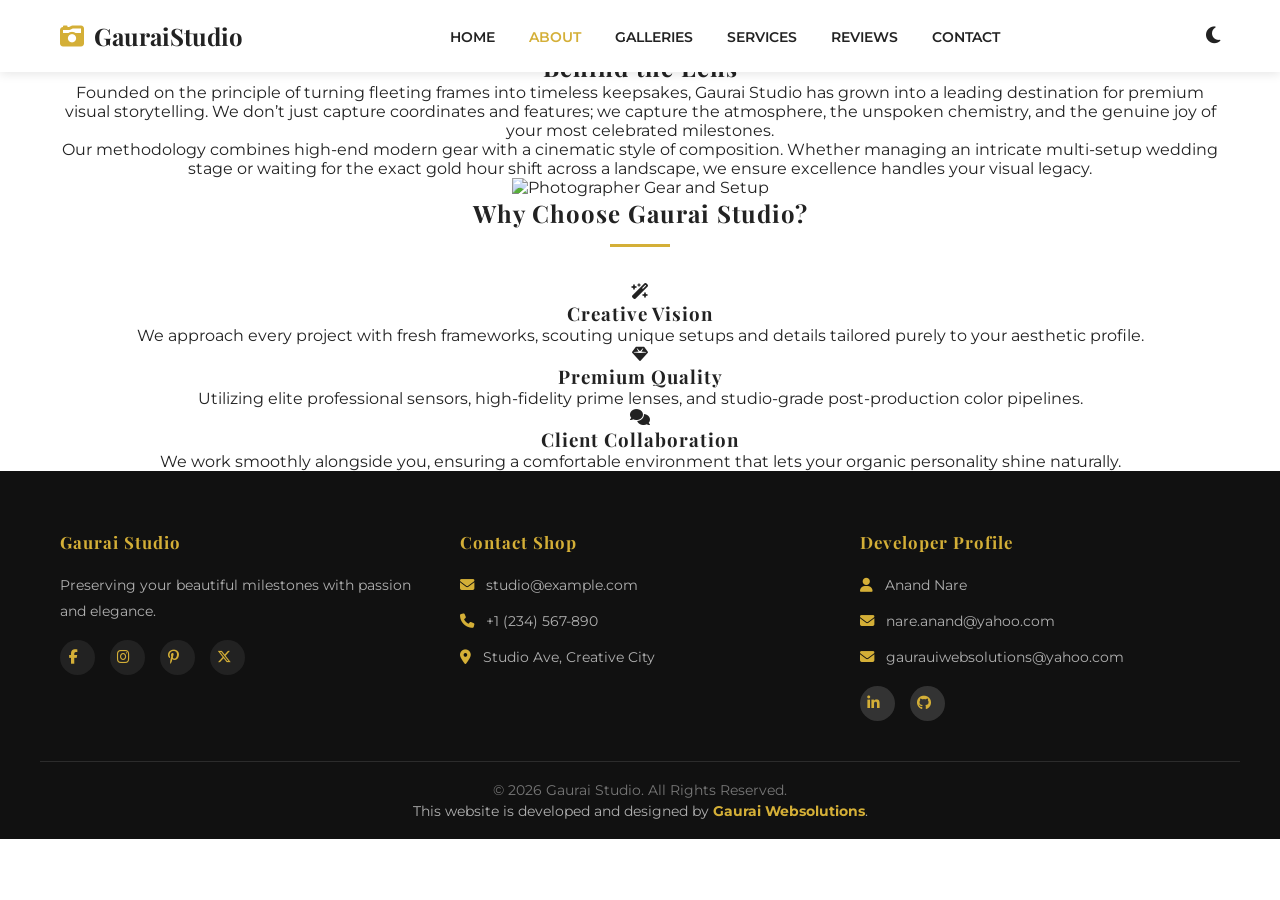
==== commit ef50ea64: "Update about.html" ====
--- a/about.html
+++ b/about.html
@@ -21,6 +21,7 @@
                 <a href="about.html" class="active">About</a>
                 <a href="galleries.html">Galleries</a>
                 <a href="services.html">Services</a>
+                <a href="testimonials.html">Reviews</a>
                 <a href="contact.html">Contact</a>
             </nav>
 
